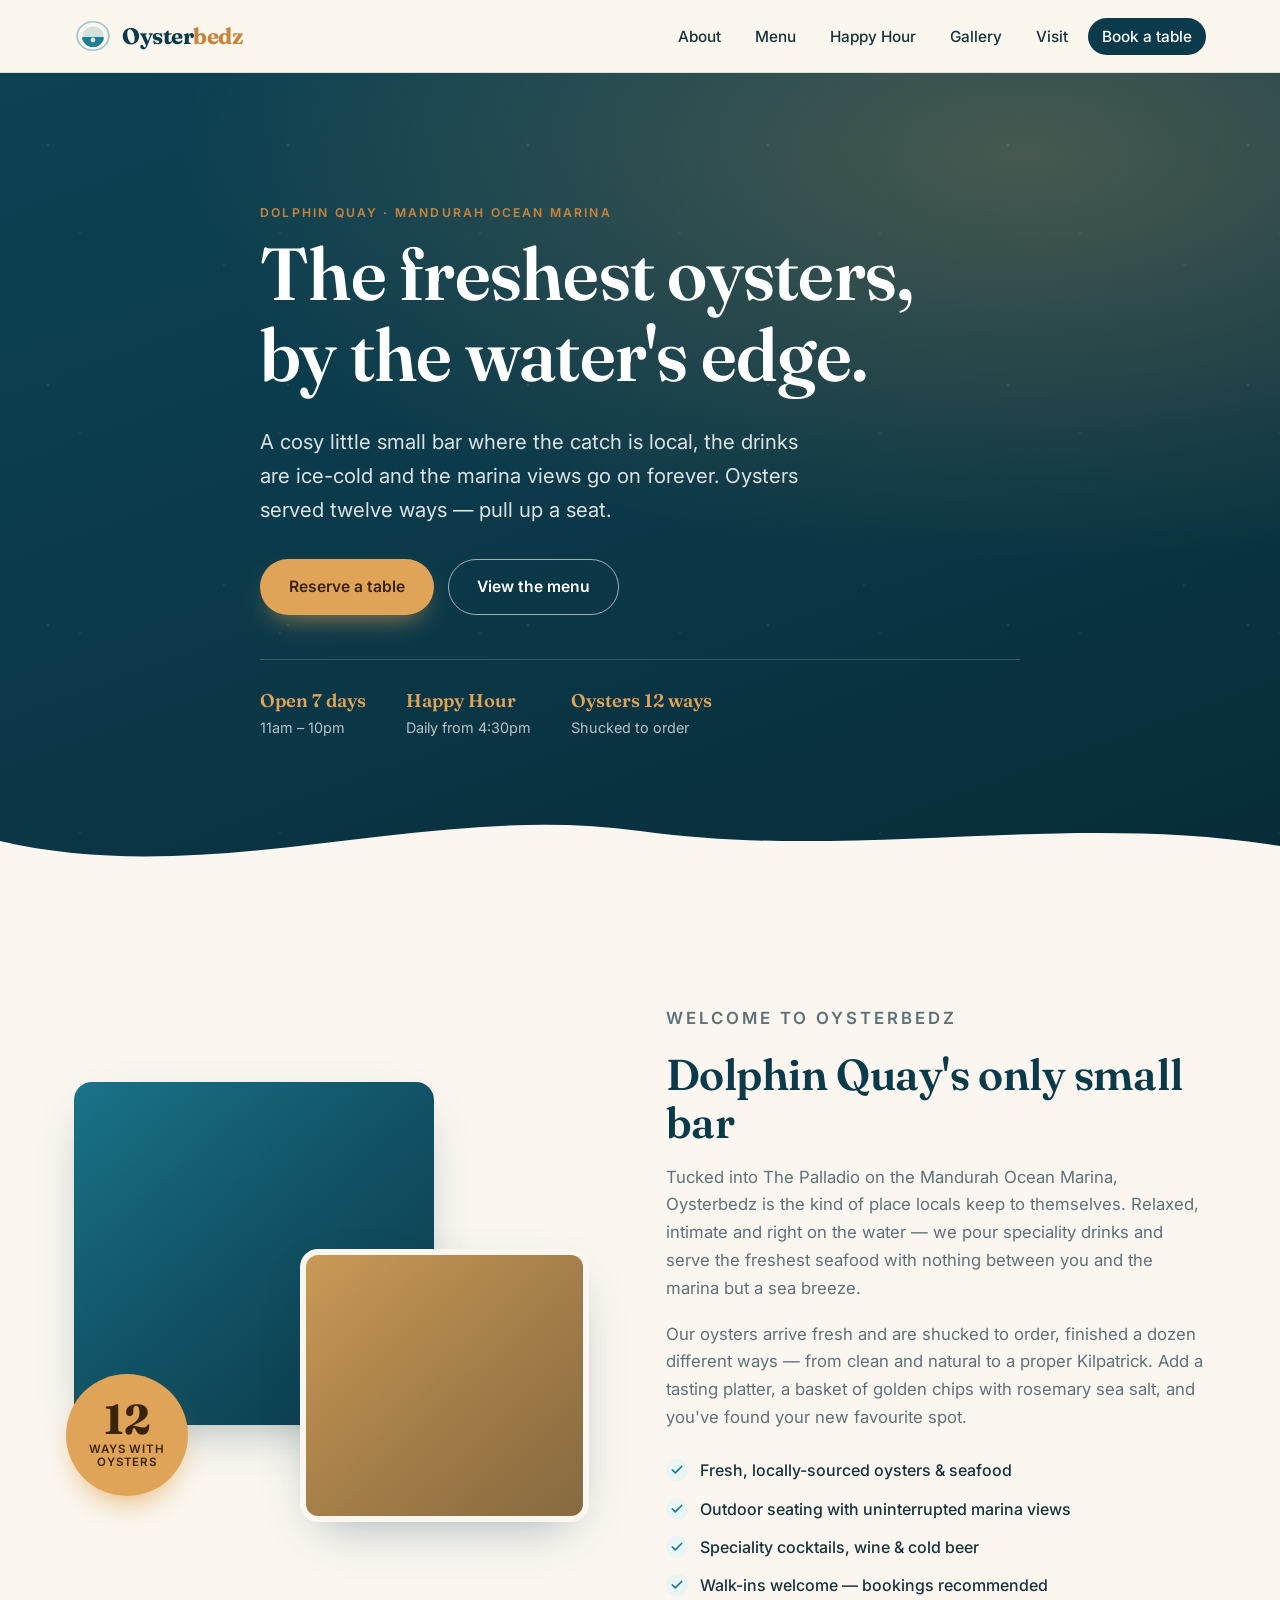
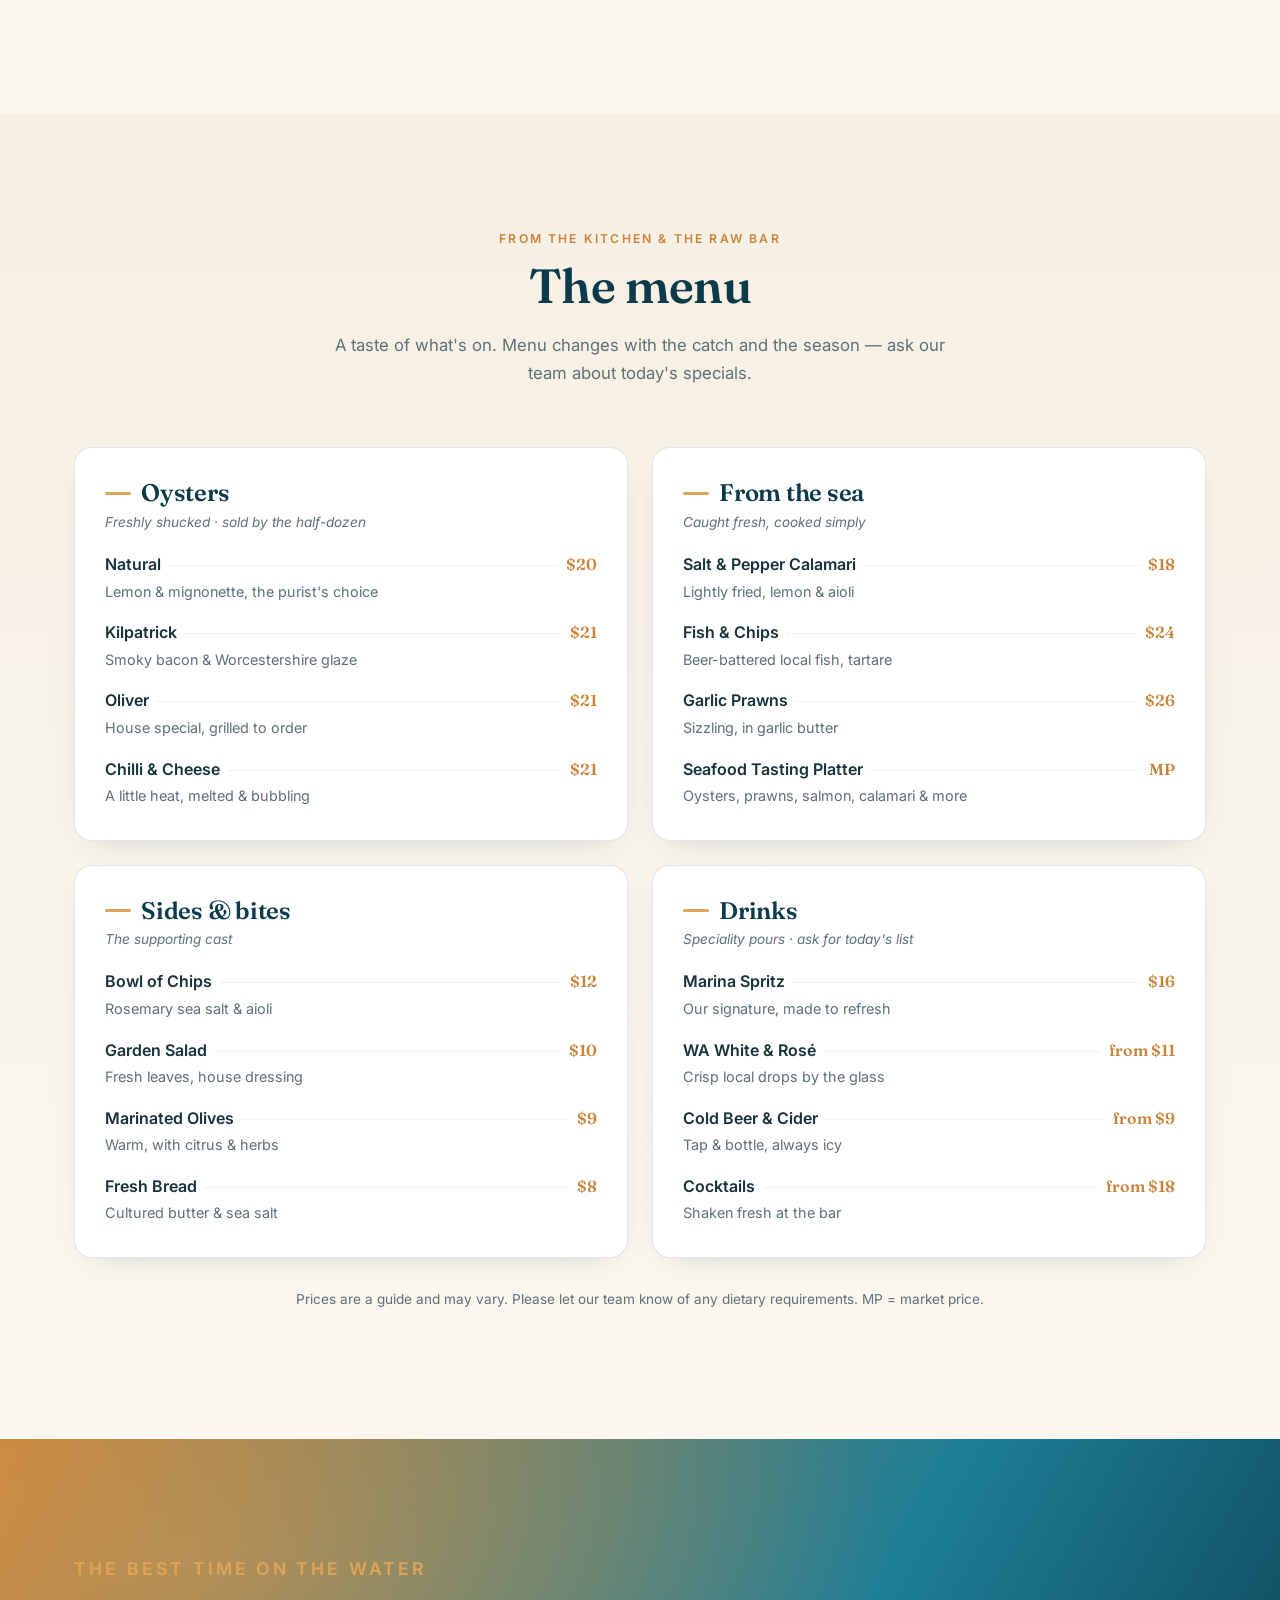
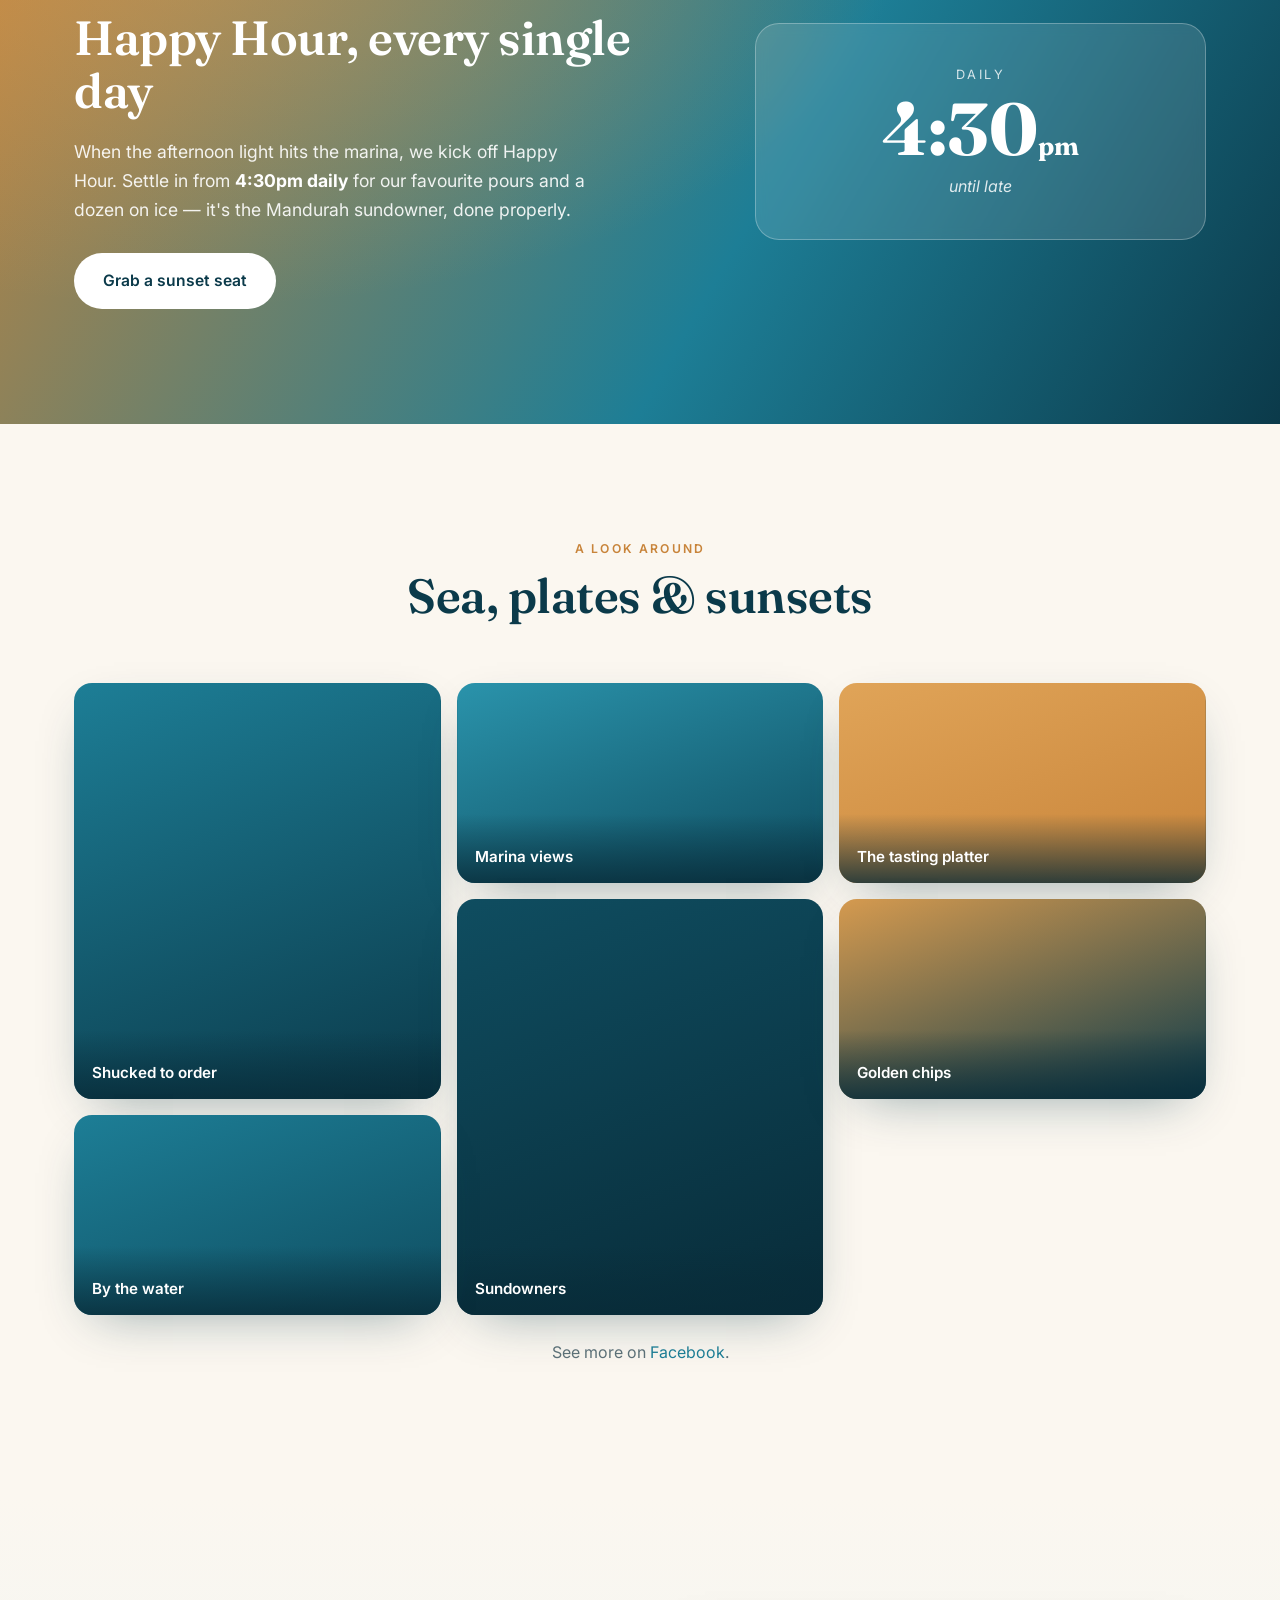
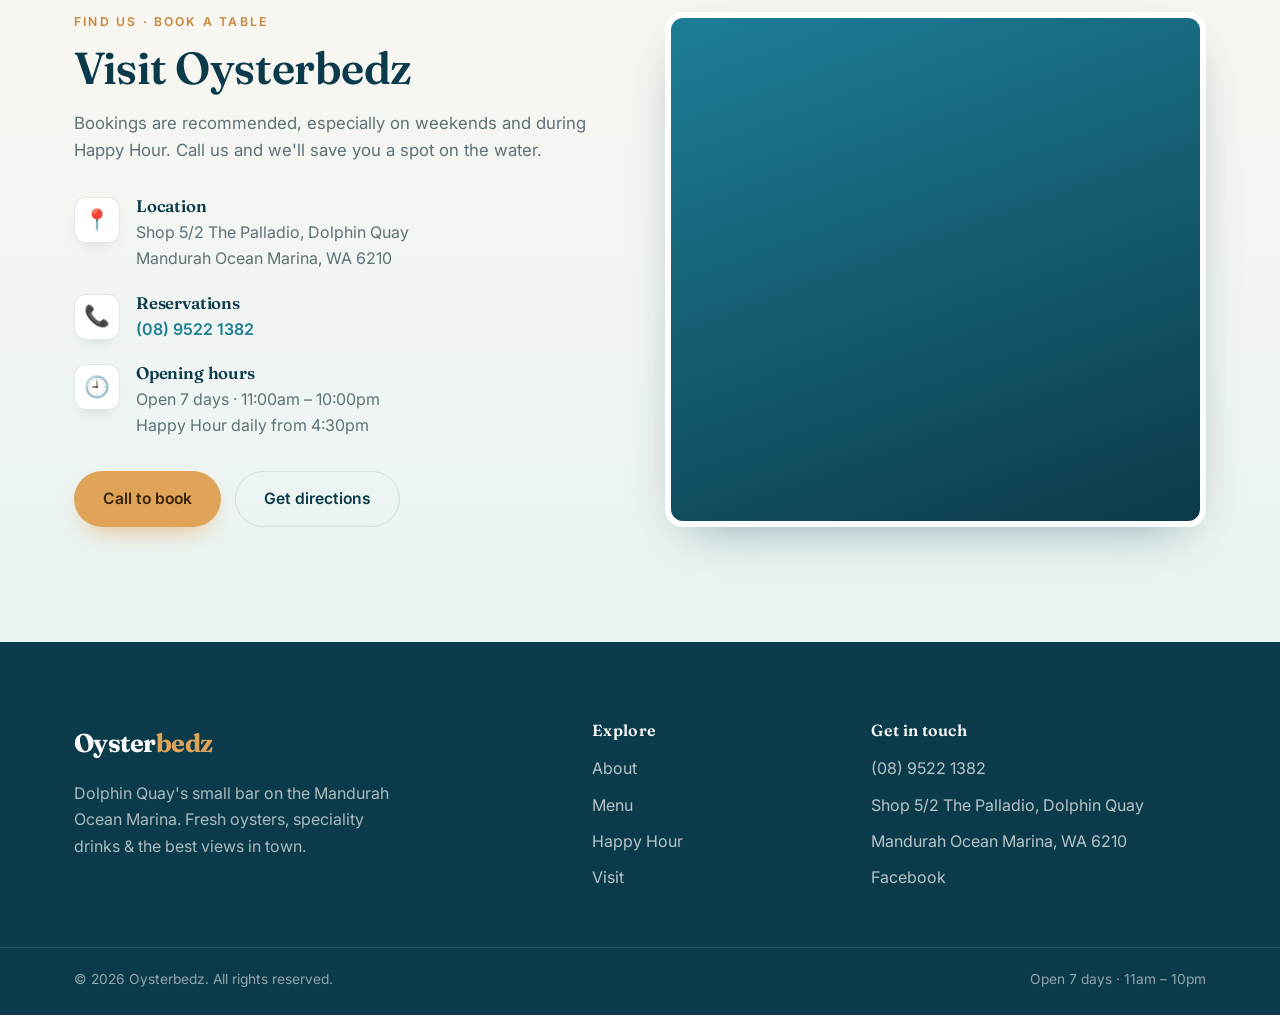
==== index.html @ 5aa1473c "Deploy Oysterbedz site to GitHub Pages (gh-pages root) Co-Authored-By: Claude Opus 4.8 <noreply@anth" ====
<!DOCTYPE html>
<html lang="en">
<head>
  <meta charset="UTF-8" />
  <meta name="viewport" content="width=device-width, initial-scale=1.0" />
  <title>Oysterbedz | Fresh Oysters &amp; Seafood Bar — Mandurah Ocean Marina</title>
  <meta name="description" content="Oysterbedz is Dolphin Quay's cosy small bar at the Mandurah Ocean Marina. Freshest oysters served 12 ways, seafood platters, speciality drinks and uninterrupted marina views. Open 7 days, 11am–10pm." />
  <meta name="theme-color" content="#0b3a4a" />
  <link rel="preconnect" href="https://fonts.googleapis.com" />
  <link rel="preconnect" href="https://fonts.gstatic.com" crossorigin />
  <link href="https://fonts.googleapis.com/css2?family=Fraunces:opsz,wght@9..144,400;9..144,500;9..144,600;9..144,700&family=Inter:wght@300;400;500;600&display=swap" rel="stylesheet" />
  <link rel="stylesheet" href="css/styles.css" />
  <link rel="icon" href="data:image/svg+xml,%3Csvg xmlns='http://www.w3.org/2000/svg' viewBox='0 0 100 100'%3E%3Ctext y='.9em' font-size='90'%3E%F0%9F%A6%AA%3C/text%3E%3C/svg%3E" />
</head>
<body>
  <a class="skip-link" href="#main">Skip to content</a>

  <!-- Header -->
  <header class="site-header" id="top">
    <div class="container header-inner">
      <a class="brand" href="#top" aria-label="Oysterbedz home">
        <svg class="brand-mark" viewBox="0 0 48 48" aria-hidden="true">
          <path d="M24 6C13 6 4 14 4 24s9 18 20 18 20-8 20-18S35 6 24 6Z" fill="none" stroke="currentColor" stroke-width="2.2" opacity=".4"/>
          <path d="M24 12c-7.5 0-13 5.2-13 11.6 0 .9.7 1.6 1.6 1.6h22.8c.9 0 1.6-.7 1.6-1.6C37 17.2 31.5 12 24 12Z" fill="currentColor" opacity=".18"/>
          <path d="M11.6 25.2h24.8c.9 0 1.6.8 1.4 1.7C36.4 33.6 30.7 38 24 38s-12.4-4.4-13.8-11.1c-.2-.9.5-1.7 1.4-1.7Z" fill="currentColor"/>
          <circle cx="24" cy="29" r="3" fill="#fff" opacity=".85"/>
        </svg>
        <span class="brand-name">Oyster<span>bedz</span></span>
      </a>

      <nav class="nav" aria-label="Primary">
        <button class="nav-toggle" aria-expanded="false" aria-controls="nav-menu" aria-label="Toggle navigation">
          <span></span><span></span><span></span>
        </button>
        <ul class="nav-menu" id="nav-menu">
          <li><a href="#about">About</a></li>
          <li><a href="#menu">Menu</a></li>
          <li><a href="#happy-hour">Happy Hour</a></li>
          <li><a href="#gallery">Gallery</a></li>
          <li><a href="#visit">Visit</a></li>
          <li><a class="nav-cta" href="#reserve">Book a table</a></li>
        </ul>
      </nav>
    </div>
  </header>

  <main id="main">
    <!-- Hero -->
    <section class="hero" aria-labelledby="hero-title">
      <div class="hero-bg" aria-hidden="true"></div>
      <div class="hero-wave" aria-hidden="true"></div>
      <div class="container hero-inner">
        <p class="eyebrow">Dolphin Quay · Mandurah Ocean Marina</p>
        <h1 id="hero-title">The freshest oysters,<br />by the water's edge.</h1>
        <p class="hero-lead">A cosy little small bar where the catch is local, the drinks are
          ice-cold and the marina views go on forever. Oysters served twelve ways — pull up a seat.</p>
        <div class="hero-actions">
          <a class="btn btn-primary" href="#reserve">Reserve a table</a>
          <a class="btn btn-ghost" href="#menu">View the menu</a>
        </div>
        <ul class="hero-facts">
          <li><strong>Open 7 days</strong><span>11am – 10pm</span></li>
          <li><strong>Happy Hour</strong><span>Daily from 4:30pm</span></li>
          <li><strong>Oysters 12 ways</strong><span>Shucked to order</span></li>
        </ul>
      </div>
    </section>

    <!-- About -->
    <section class="section about" id="about" aria-labelledby="about-title">
      <div class="container about-grid">
        <div class="about-media" aria-hidden="true">
          <div class="about-photo about-photo-1"></div>
          <div class="about-photo about-photo-2"></div>
          <div class="about-badge">
            <span class="about-badge-num">12</span>
            <span class="about-badge-label">ways with<br/>oysters</span>
          </div>
        </div>
        <div class="about-copy">
          <p class="eyebrow">Welcome to Oysterbedz</p>
          <h2 id="about-title">Dolphin Quay's only small bar</h2>
          <p>Tucked into The Palladio on the Mandurah Ocean Marina, Oysterbedz is the kind of
            place locals keep to themselves. Relaxed, intimate and right on the water — we pour
            speciality drinks and serve the freshest seafood with nothing between you and the
            marina but a sea breeze.</p>
          <p>Our oysters arrive fresh and are shucked to order, finished a dozen different ways
            — from clean and natural to a proper Kilpatrick. Add a tasting platter, a basket of
            golden chips with rosemary sea salt, and you've found your new favourite spot.</p>
          <ul class="tick-list">
            <li>Fresh, locally-sourced oysters &amp; seafood</li>
            <li>Outdoor seating with uninterrupted marina views</li>
            <li>Speciality cocktails, wine &amp; cold beer</li>
            <li>Walk-ins welcome — bookings recommended</li>
          </ul>
        </div>
      </div>
    </section>

    <!-- Menu -->
    <section class="section menu" id="menu" aria-labelledby="menu-title">
      <div class="container">
        <div class="section-head">
          <p class="eyebrow">From the kitchen &amp; the raw bar</p>
          <h2 id="menu-title">The menu</h2>
          <p class="section-sub">A taste of what's on. Menu changes with the catch and the
            season — ask our team about today's specials.</p>
        </div>

        <div class="menu-columns">
          <div class="menu-card">
            <h3>Oysters</h3>
            <p class="menu-note">Freshly shucked · sold by the half-dozen</p>
            <ul class="menu-list">
              <li><span class="m-name">Natural</span><span class="m-dots"></span><span class="m-price">$20</span><span class="m-desc">Lemon &amp; mignonette, the purist's choice</span></li>
              <li><span class="m-name">Kilpatrick</span><span class="m-dots"></span><span class="m-price">$21</span><span class="m-desc">Smoky bacon &amp; Worcestershire glaze</span></li>
              <li><span class="m-name">Oliver</span><span class="m-dots"></span><span class="m-price">$21</span><span class="m-desc">House special, grilled to order</span></li>
              <li><span class="m-name">Chilli &amp; Cheese</span><span class="m-dots"></span><span class="m-price">$21</span><span class="m-desc">A little heat, melted &amp; bubbling</span></li>
            </ul>
          </div>

          <div class="menu-card">
            <h3>From the sea</h3>
            <p class="menu-note">Caught fresh, cooked simply</p>
            <ul class="menu-list">
              <li><span class="m-name">Salt &amp; Pepper Calamari</span><span class="m-dots"></span><span class="m-price">$18</span><span class="m-desc">Lightly fried, lemon &amp; aioli</span></li>
              <li><span class="m-name">Fish &amp; Chips</span><span class="m-dots"></span><span class="m-price">$24</span><span class="m-desc">Beer-battered local fish, tartare</span></li>
              <li><span class="m-name">Garlic Prawns</span><span class="m-dots"></span><span class="m-price">$26</span><span class="m-desc">Sizzling, in garlic butter</span></li>
              <li><span class="m-name">Seafood Tasting Platter</span><span class="m-dots"></span><span class="m-price">MP</span><span class="m-desc">Oysters, prawns, salmon, calamari &amp; more</span></li>
            </ul>
          </div>

          <div class="menu-card">
            <h3>Sides &amp; bites</h3>
            <p class="menu-note">The supporting cast</p>
            <ul class="menu-list">
              <li><span class="m-name">Bowl of Chips</span><span class="m-dots"></span><span class="m-price">$12</span><span class="m-desc">Rosemary sea salt &amp; aioli</span></li>
              <li><span class="m-name">Garden Salad</span><span class="m-dots"></span><span class="m-price">$10</span><span class="m-desc">Fresh leaves, house dressing</span></li>
              <li><span class="m-name">Marinated Olives</span><span class="m-dots"></span><span class="m-price">$9</span><span class="m-desc">Warm, with citrus &amp; herbs</span></li>
              <li><span class="m-name">Fresh Bread</span><span class="m-dots"></span><span class="m-price">$8</span><span class="m-desc">Cultured butter &amp; sea salt</span></li>
            </ul>
          </div>

          <div class="menu-card">
            <h3>Drinks</h3>
            <p class="menu-note">Speciality pours · ask for today's list</p>
            <ul class="menu-list">
              <li><span class="m-name">Marina Spritz</span><span class="m-dots"></span><span class="m-price">$16</span><span class="m-desc">Our signature, made to refresh</span></li>
              <li><span class="m-name">WA White &amp; Rosé</span><span class="m-dots"></span><span class="m-price">from $11</span><span class="m-desc">Crisp local drops by the glass</span></li>
              <li><span class="m-name">Cold Beer &amp; Cider</span><span class="m-dots"></span><span class="m-price">from $9</span><span class="m-desc">Tap &amp; bottle, always icy</span></li>
              <li><span class="m-name">Cocktails</span><span class="m-dots"></span><span class="m-price">from $18</span><span class="m-desc">Shaken fresh at the bar</span></li>
            </ul>
          </div>
        </div>
        <p class="menu-foot">Prices are a guide and may vary. Please let our team know of any dietary requirements. MP = market price.</p>
      </div>
    </section>

    <!-- Happy Hour -->
    <section class="section happy-hour" id="happy-hour" aria-labelledby="hh-title">
      <div class="container hh-inner">
        <div class="hh-copy">
          <p class="eyebrow light">The best time on the water</p>
          <h2 id="hh-title">Happy Hour, every single day</h2>
          <p>When the afternoon light hits the marina, we kick off Happy Hour. Settle in from
            <strong>4:30pm daily</strong> for our favourite pours and a dozen on ice — it's the
            Mandurah sundowner, done properly.</p>
          <a class="btn btn-light" href="#reserve">Grab a sunset seat</a>
        </div>
        <div class="hh-card" aria-hidden="true">
          <p class="hh-card-time">Daily</p>
          <p class="hh-card-big">4:30<span>pm</span></p>
          <p class="hh-card-sub">until late</p>
        </div>
      </div>
    </section>

    <!-- Gallery -->
    <section class="section gallery" id="gallery" aria-labelledby="gallery-title">
      <div class="container">
        <div class="section-head">
          <p class="eyebrow">A look around</p>
          <h2 id="gallery-title">Sea, plates &amp; sunsets</h2>
        </div>
        <div class="gallery-grid" role="list">
          <figure class="g-item g-1" role="listitem"><figcaption>Shucked to order</figcaption></figure>
          <figure class="g-item g-2" role="listitem"><figcaption>Marina views</figcaption></figure>
          <figure class="g-item g-3" role="listitem"><figcaption>The tasting platter</figcaption></figure>
          <figure class="g-item g-4" role="listitem"><figcaption>Sundowners</figcaption></figure>
          <figure class="g-item g-5" role="listitem"><figcaption>Golden chips</figcaption></figure>
          <figure class="g-item g-6" role="listitem"><figcaption>By the water</figcaption></figure>
        </div>
        <p class="gallery-foot">See more on <a href="https://www.facebook.com/Oysterbedz/" target="_blank" rel="noopener">Facebook</a>.</p>
      </div>
    </section>

    <!-- Visit / Reserve -->
    <section class="section visit" id="visit" aria-labelledby="visit-title">
      <div class="container visit-grid">
        <div class="visit-info" id="reserve">
          <p class="eyebrow">Find us · book a table</p>
          <h2 id="visit-title">Visit Oysterbedz</h2>
          <p class="visit-lead">Bookings are recommended, especially on weekends and during
            Happy Hour. Call us and we'll save you a spot on the water.</p>

          <div class="info-rows">
            <div class="info-row">
              <span class="info-ico" aria-hidden="true">📍</span>
              <div>
                <h3>Location</h3>
                <p>Shop 5/2 The Palladio, Dolphin Quay<br/>Mandurah Ocean Marina, WA 6210</p>
              </div>
            </div>
            <div class="info-row">
              <span class="info-ico" aria-hidden="true">📞</span>
              <div>
                <h3>Reservations</h3>
                <p><a href="tel:+61895221382">(08) 9522 1382</a></p>
              </div>
            </div>
            <div class="info-row">
              <span class="info-ico" aria-hidden="true">🕘</span>
              <div>
                <h3>Opening hours</h3>
                <p>Open 7 days · 11:00am – 10:00pm<br/>Happy Hour daily from 4:30pm</p>
              </div>
            </div>
          </div>

          <div class="visit-actions">
            <a class="btn btn-primary" href="tel:+61895221382">Call to book</a>
            <a class="btn btn-ghost" href="https://maps.google.com/?q=Oysterbedz+Dolphin+Quay+Mandurah" target="_blank" rel="noopener">Get directions</a>
          </div>
        </div>

        <div class="visit-map">
          <iframe
            title="Map showing Oysterbedz at Dolphin Quay, Mandurah Ocean Marina"
            src="https://www.google.com/maps?q=Dolphin%20Quay%20Mandurah%20Ocean%20Marina&output=embed"
            loading="lazy"
            referrerpolicy="no-referrer-when-downgrade"></iframe>
        </div>
      </div>
    </section>
  </main>

  <!-- Footer -->
  <footer class="site-footer">
    <div class="container footer-inner">
      <div class="footer-brand">
        <span class="brand-name">Oyster<span>bedz</span></span>
        <p>Dolphin Quay's small bar on the Mandurah Ocean Marina. Fresh oysters, speciality
          drinks &amp; the best views in town.</p>
      </div>
      <div class="footer-col">
        <h4>Explore</h4>
        <ul>
          <li><a href="#about">About</a></li>
          <li><a href="#menu">Menu</a></li>
          <li><a href="#happy-hour">Happy Hour</a></li>
          <li><a href="#visit">Visit</a></li>
        </ul>
      </div>
      <div class="footer-col">
        <h4>Get in touch</h4>
        <ul>
          <li><a href="tel:+61895221382">(08) 9522 1382</a></li>
          <li>Shop 5/2 The Palladio, Dolphin Quay</li>
          <li>Mandurah Ocean Marina, WA 6210</li>
          <li><a href="https://www.facebook.com/Oysterbedz/" target="_blank" rel="noopener">Facebook</a></li>
        </ul>
      </div>
    </div>
    <div class="footer-bottom">
      <div class="container">
        <p>&copy; <span id="year">2026</span> Oysterbedz. All rights reserved.</p>
        <p>Open 7 days · 11am – 10pm</p>
      </div>
    </div>
  </footer>

  <script src="js/main.js"></script>
</body>
</html>
---- css/styles.css ----
/* Oysterbedz — Mandurah Ocean Marina. Coastal small-bar theme. */
:root {
  --deep: #0b3a4a; --deep-2: #0f4d60; --sea: #1d7e96; --foam: #e9f4f4;
  --sand: #f6efe3; --shell: #fbf7f0; --ink: #16323b; --muted: #5d7178;
  --gold: #e0a458; --gold-deep: #c8843a; --line: rgba(16,50,59,.12);
  --shadow: 0 18px 50px -22px rgba(11,58,74,.45); --radius: 18px; --maxw: 1180px;
  --font-display: "Fraunces", Georgia, serif;
  --font-body: "Inter", system-ui, -apple-system, Segoe UI, Roboto, sans-serif;
}
* { box-sizing: border-box; }
html { scroll-behavior: smooth; scroll-padding-top: 84px; }
body { margin: 0; font-family: var(--font-body); color: var(--ink); background: var(--shell); line-height: 1.65; -webkit-font-smoothing: antialiased; }
img { max-width: 100%; display: block; }
a { color: var(--sea); text-decoration: none; }
a:hover { color: var(--deep); }
h1,h2,h3,h4 { font-family: var(--font-display); font-weight: 600; line-height: 1.1; color: var(--deep); margin: 0 0 .4em; letter-spacing: -.01em; }
.container { width: 100%; max-width: var(--maxw); margin: 0 auto; padding: 0 24px; }
.section { padding: clamp(64px, 9vw, 120px) 0; }
.skip-link { position: absolute; left: -999px; top: 0; z-index: 200; background: var(--deep); color: #fff; padding: 12px 18px; border-radius: 0 0 10px 0; }
.skip-link:focus { left: 0; }
.eyebrow { text-transform: uppercase; letter-spacing: .18em; font-size: .76rem; font-weight: 600; color: var(--gold-deep); margin: 0 0 .9em; }
.eyebrow.light { color: var(--gold); }
.section-head { max-width: 640px; margin: 0 auto clamp(36px, 5vw, 60px); text-align: center; }
.section-head h2 { font-size: clamp(2rem, 4.4vw, 3rem); }
.section-sub { color: var(--muted); font-size: 1.05rem; }
.btn { display: inline-flex; align-items: center; justify-content: center; padding: 14px 28px; border-radius: 999px; font-weight: 600; font-size: .98rem; cursor: pointer; transition: transform .2s, box-shadow .2s, background .2s, color .2s; border: 1.5px solid transparent; white-space: nowrap; }
.btn:hover { transform: translateY(-2px); }
.btn-primary { background: var(--gold); color: #3a2407; box-shadow: 0 12px 28px -12px rgba(224,164,88,.8); }
.btn-primary:hover { background: var(--gold-deep); color: #fff; }
.btn-ghost { border-color: rgba(255,255,255,.6); color: #fff; }
.btn-ghost:hover { background: rgba(255,255,255,.12); color: #fff; }
.btn-light { background: #fff; color: var(--deep); }
.btn-light:hover { background: var(--sand); color: var(--deep); }
.visit .btn-ghost, .gallery .btn-ghost { border-color: var(--line); color: var(--deep); }
.visit .btn-ghost:hover { background: var(--foam); color: var(--deep); }
.site-header { position: sticky; top: 0; z-index: 100; background: rgba(251,247,240,.82); backdrop-filter: saturate(160%) blur(12px); border-bottom: 1px solid var(--line); }
.header-inner { display: flex; align-items: center; justify-content: space-between; height: 72px; }
.brand { display: flex; align-items: center; gap: 10px; color: var(--deep); }
.brand-mark { width: 38px; height: 38px; color: var(--sea); flex: none; }
.brand-name { font-family: var(--font-display); font-weight: 700; font-size: 1.4rem; letter-spacing: -.02em; color: var(--deep); }
.brand-name span { color: var(--gold-deep); }
.nav { display: flex; align-items: center; }
.nav-menu { list-style: none; display: flex; align-items: center; gap: 6px; margin: 0; padding: 0; }
.nav-menu a { color: var(--ink); font-weight: 500; font-size: .96rem; padding: 9px 14px; border-radius: 999px; transition: background .2s, color .2s; }
.nav-menu a:hover { background: var(--foam); color: var(--deep); }
.nav-cta { background: var(--deep); color: #fff !important; }
.nav-cta:hover { background: var(--deep-2); }
.nav-toggle { display: none; flex-direction: column; gap: 5px; width: 44px; height: 44px; background: none; border: 0; cursor: pointer; align-items: center; justify-content: center; }
.nav-toggle span { width: 24px; height: 2px; background: var(--deep); border-radius: 2px; transition: transform .3s, opacity .3s; }
.nav-toggle[aria-expanded="true"] span:nth-child(1) { transform: translateY(7px) rotate(45deg); }
.nav-toggle[aria-expanded="true"] span:nth-child(2) { opacity: 0; }
.nav-toggle[aria-expanded="true"] span:nth-child(3) { transform: translateY(-7px) rotate(-45deg); }
.hero { position: relative; color: #fff; overflow: hidden; isolation: isolate; }
.hero-bg { position: absolute; inset: 0; z-index: -2; background: radial-gradient(120% 90% at 80% 10%, rgba(224,164,88,.28), transparent 55%), linear-gradient(160deg, #0c4254 0%, #0b3a4a 45%, #082b38 100%); }
.hero-bg::after { content: ""; position: absolute; inset: 0; background-image: radial-gradient(2px 2px at 20% 30%, rgba(255,255,255,.18), transparent), radial-gradient(2px 2px at 70% 60%, rgba(255,255,255,.12), transparent), radial-gradient(1.5px 1.5px at 40% 80%, rgba(255,255,255,.14), transparent); background-size: 240px 240px, 320px 320px, 200px 200px; opacity: .7; }
.hero-wave { position: absolute; left: 0; right: 0; bottom: -1px; height: 90px; z-index: -1; background: var(--shell); -webkit-mask: url("data:image/svg+xml,%3Csvg xmlns='http://www.w3.org/2000/svg' viewBox='0 0 1440 90' preserveAspectRatio='none'%3E%3Cpath d='M0,40 C240,90 480,0 720,30 C960,60 1200,10 1440,45 L1440,90 L0,90 Z' fill='%23000'/%3E%3C/svg%3E") bottom / 100% 100% no-repeat; mask: url("data:image/svg+xml,%3Csvg xmlns='http://www.w3.org/2000/svg' viewBox='0 0 1440 90' preserveAspectRatio='none'%3E%3Cpath d='M0,40 C240,90 480,0 720,30 C960,60 1200,10 1440,45 L1440,90 L0,90 Z' fill='%23000'/%3E%3C/svg%3E") bottom / 100% 100% no-repeat; }
.hero-inner { padding: clamp(70px, 12vw, 130px) 0 clamp(110px, 14vw, 150px); max-width: 760px; }
.hero h1 { color: #fff; font-size: clamp(2.6rem, 6.5vw, 4.6rem); font-weight: 600; }
.hero-lead { font-size: clamp(1.06rem, 2vw, 1.28rem); color: rgba(255,255,255,.86); max-width: 560px; margin: 0 0 2rem; }
.hero-actions { display: flex; flex-wrap: wrap; gap: 14px; margin-bottom: 2.8rem; }
.hero-facts { list-style: none; display: flex; flex-wrap: wrap; gap: 14px 40px; padding: 1.6rem 0 0; margin: 0; border-top: 1px solid rgba(255,255,255,.18); }
.hero-facts li { display: flex; flex-direction: column; }
.hero-facts strong { font-family: var(--font-display); font-size: 1.15rem; color: var(--gold); font-weight: 600; }
.hero-facts span { font-size: .9rem; color: rgba(255,255,255,.7); }
.about-grid { display: grid; grid-template-columns: 1fr 1.05fr; gap: clamp(36px, 6vw, 80px); align-items: center; }
.about-media { position: relative; min-height: 440px; }
.about-photo { position: absolute; border-radius: var(--radius); box-shadow: var(--shadow); background-size: cover; background-position: center; background-color: var(--sea); }
.about-photo-1 { inset: 0 30% 22% 0; background-image: linear-gradient(135deg, rgba(11,58,74,.15), rgba(11,58,74,.45)), url("https://images.unsplash.com/photo-1573225342350-16731dd9bf3d?auto=format&fit=crop&w=900&q=70"), linear-gradient(140deg, #1d7e96, #0b3a4a); }
.about-photo-2 { width: 56%; bottom: 0; right: 0; top: 38%; background-image: linear-gradient(135deg, rgba(11,58,74,.1), rgba(11,58,74,.35)), url("https://images.unsplash.com/photo-1559339352-11d035aa65de?auto=format&fit=crop&w=700&q=70"), linear-gradient(140deg, #e0a458, #c8843a); border: 6px solid var(--shell); }
.about-badge { position: absolute; left: -8px; bottom: 6%; z-index: 3; background: var(--gold); color: #3a2407; border-radius: 50%; width: 122px; height: 122px; display: flex; flex-direction: column; align-items: center; justify-content: center; box-shadow: 0 16px 30px -12px rgba(224,164,88,.85); text-align: center; }
.about-badge-num { font-family: var(--font-display); font-size: 2.6rem; font-weight: 700; line-height: 1; }
.about-badge-label { font-size: .72rem; font-weight: 600; text-transform: uppercase; letter-spacing: .08em; line-height: 1.2; margin-top: 2px; }
.about-copy h2 { font-size: clamp(1.9rem, 4vw, 2.7rem); }
.about-copy p { color: var(--muted); margin: 0 0 1.1em; font-size: 1.05rem; }
.tick-list { list-style: none; padding: 0; margin: 1.6rem 0 0; display: grid; gap: 12px; }
.tick-list li { position: relative; padding-left: 34px; color: var(--ink); font-weight: 500; }
.tick-list li::before { content: ""; position: absolute; left: 0; top: 2px; width: 22px; height: 22px; border-radius: 50%; background: var(--foam); background-image: url("data:image/svg+xml,%3Csvg xmlns='http://www.w3.org/2000/svg' viewBox='0 0 24 24' fill='none' stroke='%231d7e96' stroke-width='3' stroke-linecap='round' stroke-linejoin='round'%3E%3Cpolyline points='20 6 9 17 4 12'/%3E%3C/svg%3E"); background-size: 14px; background-repeat: no-repeat; background-position: center; }
.menu { background: linear-gradient(180deg, var(--sand), var(--shell)); }
.menu-columns { display: grid; grid-template-columns: repeat(2, 1fr); gap: 24px; }
.menu-card { background: #fff; border: 1px solid var(--line); border-radius: var(--radius); padding: 32px 30px; box-shadow: 0 10px 30px -24px rgba(11,58,74,.5); }
.menu-card h3 { font-size: 1.5rem; display: flex; align-items: center; gap: 10px; }
.menu-card h3::before { content: ""; width: 26px; height: 3px; background: var(--gold); border-radius: 3px; }
.menu-note { color: var(--muted); font-size: .85rem; font-style: italic; margin: -.4em 0 1.3em; }
.menu-list { list-style: none; margin: 0; padding: 0; display: grid; gap: 16px; }
.menu-list li { display: grid; grid-template-columns: auto 1fr auto; align-items: baseline; row-gap: 2px; }
.m-name { font-weight: 600; color: var(--ink); }
.m-dots { border-bottom: 1.5px dotted var(--line); transform: translateY(-4px); margin: 0 8px; }
.m-price { font-family: var(--font-display); font-weight: 600; color: var(--gold-deep); white-space: nowrap; }
.m-desc { grid-column: 1 / -1; color: var(--muted); font-size: .9rem; }
.menu-foot { text-align: center; color: var(--muted); font-size: .85rem; margin-top: 30px; }
.happy-hour { position: relative; color: #fff; isolation: isolate; }
.happy-hour::before { content: ""; position: absolute; inset: 0; z-index: -1; background: radial-gradient(110% 120% at 15% 20%, rgba(224,164,88,.4), transparent 50%), linear-gradient(120deg, #c8843a 0%, #1d7e96 60%, #0b3a4a 100%); }
.hh-inner { display: grid; grid-template-columns: 1.4fr 1fr; gap: 50px; align-items: center; }
.hh-copy h2 { color: #fff; font-size: clamp(2rem, 4.4vw, 3rem); }
.hh-copy p { color: rgba(255,255,255,.9); font-size: 1.1rem; max-width: 520px; margin-bottom: 1.8rem; }
.hh-copy strong { color: #fff; }
.hh-card { background: rgba(255,255,255,.12); border: 1px solid rgba(255,255,255,.28); border-radius: 24px; padding: 40px; text-align: center; backdrop-filter: blur(6px); }
.hh-card-time { text-transform: uppercase; letter-spacing: .2em; font-size: .8rem; color: rgba(255,255,255,.8); margin: 0; }
.hh-card-big { font-family: var(--font-display); font-size: 4.6rem; font-weight: 700; line-height: 1; margin: .1em 0; }
.hh-card-big span { font-size: 1.6rem; }
.hh-card-sub { font-style: italic; color: rgba(255,255,255,.85); margin: 0; }
.gallery-grid { display: grid; grid-template-columns: repeat(3, 1fr); grid-auto-rows: 200px; gap: 16px; }
.g-item { position: relative; margin: 0; border-radius: var(--radius); overflow: hidden; background-size: cover; background-position: center; box-shadow: var(--shadow); background-color: var(--deep); transition: transform .4s ease; }
.g-item figcaption { position: absolute; inset: auto 0 0 0; padding: 30px 18px 14px; color: #fff; font-weight: 600; font-size: .95rem; background: linear-gradient(transparent, rgba(8,43,56,.8)); }
.g-item:hover { transform: scale(1.02); }
.g-1 { background-image: url("https://images.unsplash.com/photo-1535400255456-984c8a7c3a7f?auto=format&fit=crop&w=700&q=70"), linear-gradient(160deg, #1d7e96, #0b3a4a); grid-row: span 2; }
.g-2 { background-image: url("https://images.unsplash.com/photo-1505228395891-9a51e7e86bf6?auto=format&fit=crop&w=700&q=70"), linear-gradient(160deg, #2a93ab, #0f4d60); }
.g-3 { background-image: url("https://images.unsplash.com/photo-1615141982883-c7ad0e69fd62?auto=format&fit=crop&w=700&q=70"), linear-gradient(160deg, #e0a458, #c8843a); }
.g-4 { background-image: url("https://images.unsplash.com/photo-1514362545857-3bc16c4c7d1b?auto=format&fit=crop&w=700&q=70"), linear-gradient(160deg, #0f4d60, #082b38); grid-row: span 2; }
.g-5 { background-image: url("https://images.unsplash.com/photo-1518013431117-eb1465fa5752?auto=format&fit=crop&w=700&q=70"), linear-gradient(160deg, #d59a4f, #0b3a4a); }
.g-6 { background-image: url("https://images.unsplash.com/photo-1559827260-dc66d52bef19?auto=format&fit=crop&w=700&q=70"), linear-gradient(160deg, #1d7e96, #0f4d60); }
.gallery-foot { text-align: center; margin-top: 24px; color: var(--muted); }
.visit { background: linear-gradient(180deg, var(--shell), var(--foam)); }
.visit-grid { display: grid; grid-template-columns: 1fr 1fr; gap: 50px; align-items: stretch; }
.visit-info h2 { font-size: clamp(2rem, 4.2vw, 2.8rem); }
.visit-lead { color: var(--muted); font-size: 1.05rem; margin-bottom: 2rem; }
.info-rows { display: grid; gap: 22px; margin-bottom: 2rem; }
.info-row { display: flex; gap: 16px; align-items: flex-start; }
.info-ico { font-size: 1.3rem; line-height: 1; flex: none; width: 46px; height: 46px; display: grid; place-items: center; background: #fff; border: 1px solid var(--line); border-radius: 12px; box-shadow: 0 8px 18px -14px rgba(11,58,74,.5); }
.info-row h3 { font-size: 1.05rem; margin: 0 0 .2em; }
.info-row p { margin: 0; color: var(--muted); }
.info-row a { color: var(--sea); font-weight: 600; }
.visit-actions { display: flex; flex-wrap: wrap; gap: 14px; }
.visit-map { border-radius: var(--radius); overflow: hidden; box-shadow: var(--shadow); min-height: 420px; border: 6px solid #fff; background: linear-gradient(160deg, #1d7e96, #0b3a4a); }
.visit-map iframe { width: 100%; height: 100%; min-height: 420px; border: 0; display: block; filter: saturate(1.05); }
.site-footer { background: var(--deep); color: rgba(255,255,255,.8); }
.footer-inner { display: grid; grid-template-columns: 2fr 1fr 1.4fr; gap: 40px; padding: clamp(48px, 7vw, 80px) 24px clamp(36px, 5vw, 56px); }
.footer-brand .brand-name { font-size: 1.6rem; color: #fff; }
.footer-brand .brand-name span { color: var(--gold); }
.footer-brand p { margin: 1rem 0 0; max-width: 320px; color: rgba(255,255,255,.65); }
.footer-col h4 { color: #fff; font-size: 1rem; margin-bottom: 1rem; letter-spacing: .02em; }
.footer-col ul { list-style: none; padding: 0; margin: 0; display: grid; gap: 10px; }
.footer-col a, .footer-col li { color: rgba(255,255,255,.7); }
.footer-col a:hover { color: var(--gold); }
.footer-bottom { border-top: 1px solid rgba(255,255,255,.12); }
.footer-bottom .container { display: flex; flex-wrap: wrap; justify-content: space-between; gap: 8px; padding-top: 20px; padding-bottom: 24px; }
.footer-bottom p { margin: 0; font-size: .86rem; color: rgba(255,255,255,.55); }
.reveal { opacity: 0; transform: translateY(24px); transition: opacity .7s ease, transform .7s ease; }
.reveal.is-visible { opacity: 1; transform: none; }
@media (max-width: 900px) {
  .about-grid, .visit-grid, .hh-inner { grid-template-columns: 1fr; }
  .about-media { min-height: 360px; max-width: 460px; }
  .menu-columns { grid-template-columns: 1fr; }
  .gallery-grid { grid-template-columns: repeat(2, 1fr); grid-auto-rows: 170px; }
  .g-1, .g-4 { grid-row: span 1; }
  .footer-inner { grid-template-columns: 1fr 1fr; }
  .visit-map { min-height: 320px; }
}
@media (max-width: 680px) {
  .nav-toggle { display: flex; }
  .nav-menu { position: fixed; inset: 72px 0 auto 0; flex-direction: column; align-items: stretch; gap: 0; background: var(--shell); border-bottom: 1px solid var(--line); padding: 12px 18px 22px; transform: translateY(-12px); opacity: 0; pointer-events: none; transition: opacity .25s, transform .25s; box-shadow: 0 20px 40px -20px rgba(11,58,74,.4); }
  .nav-menu.open { transform: none; opacity: 1; pointer-events: auto; }
  .nav-menu a { padding: 14px 10px; border-radius: 10px; font-size: 1.05rem; }
  .nav-cta { text-align: center; margin-top: 6px; }
  .hero-facts { gap: 14px 26px; }
  .gallery-grid { grid-template-columns: 1fr; grid-auto-rows: 200px; }
  .footer-inner { grid-template-columns: 1fr; }
  .footer-bottom .container { flex-direction: column; }
}
@media (prefers-reduced-motion: reduce) {
  * { scroll-behavior: auto !important; }
  .reveal { transition: none; opacity: 1; transform: none; }
  .btn:hover, .g-item:hover { transform: none; }
}
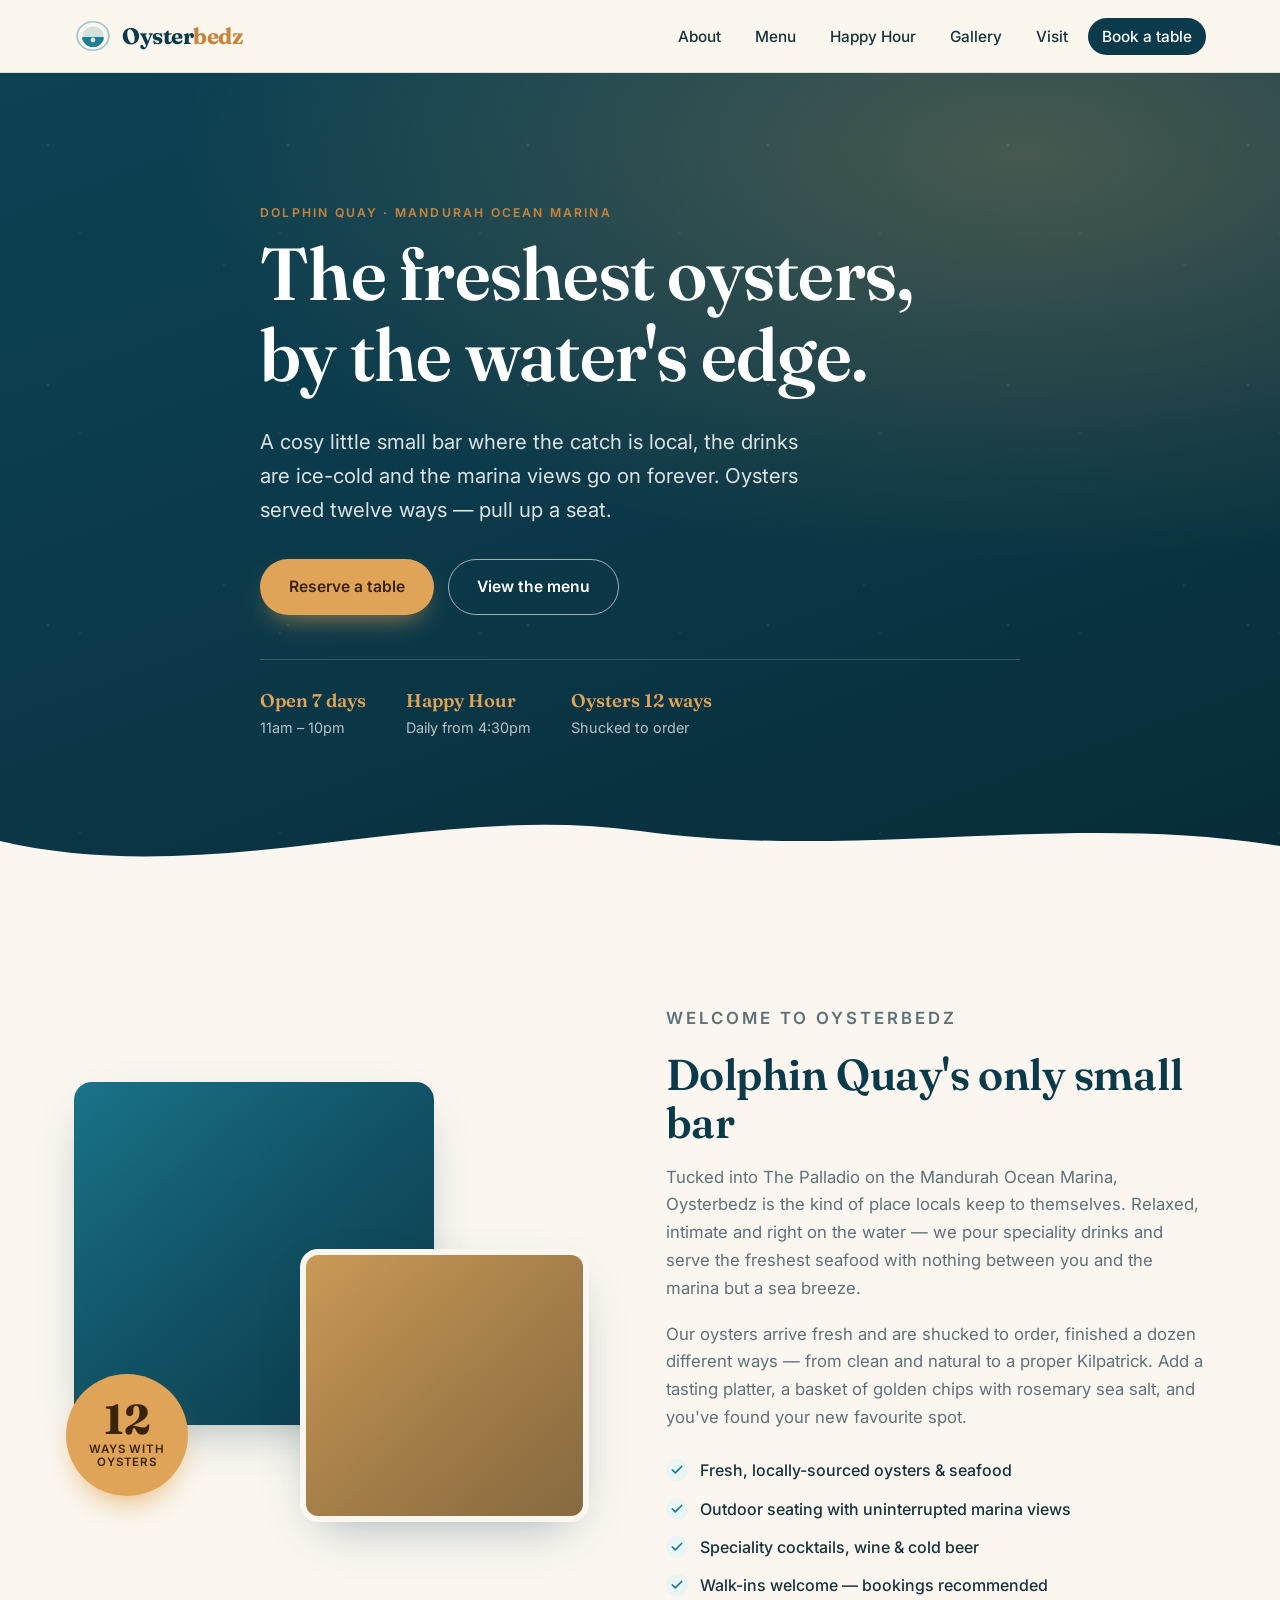
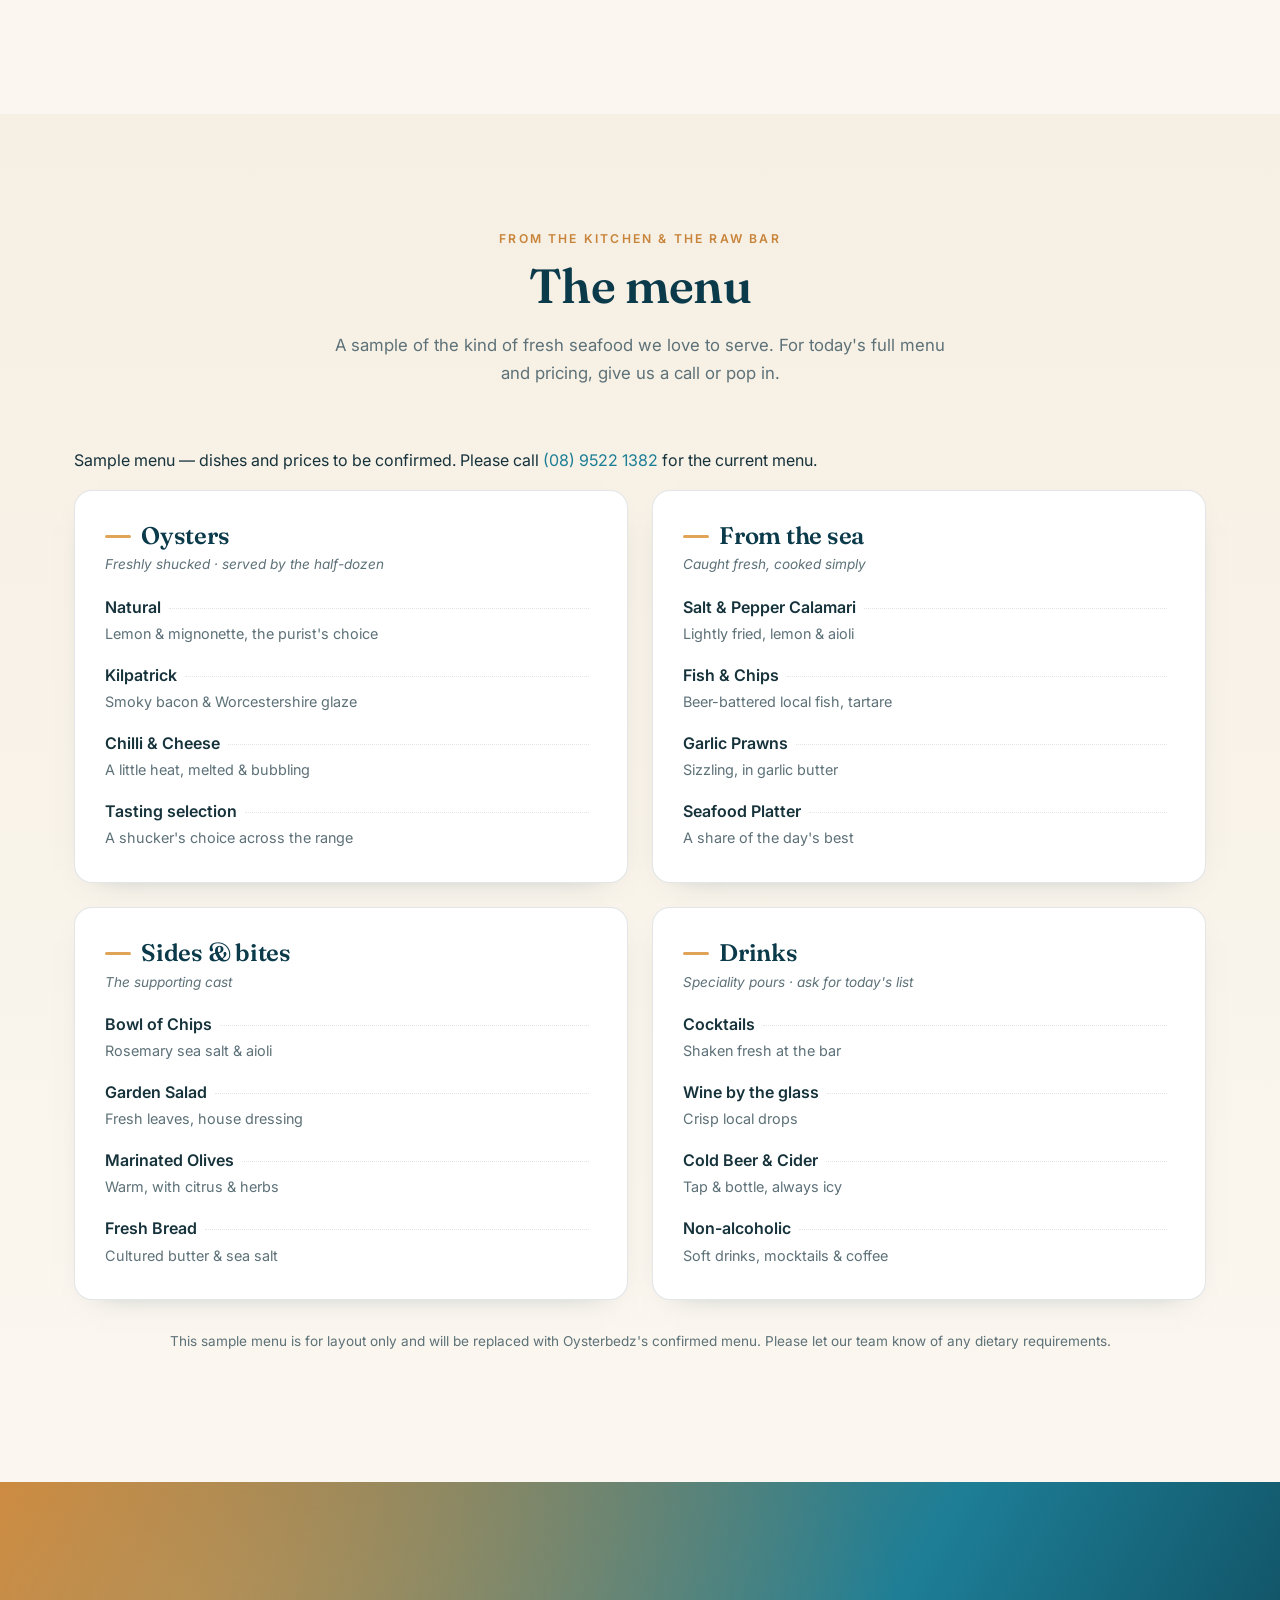
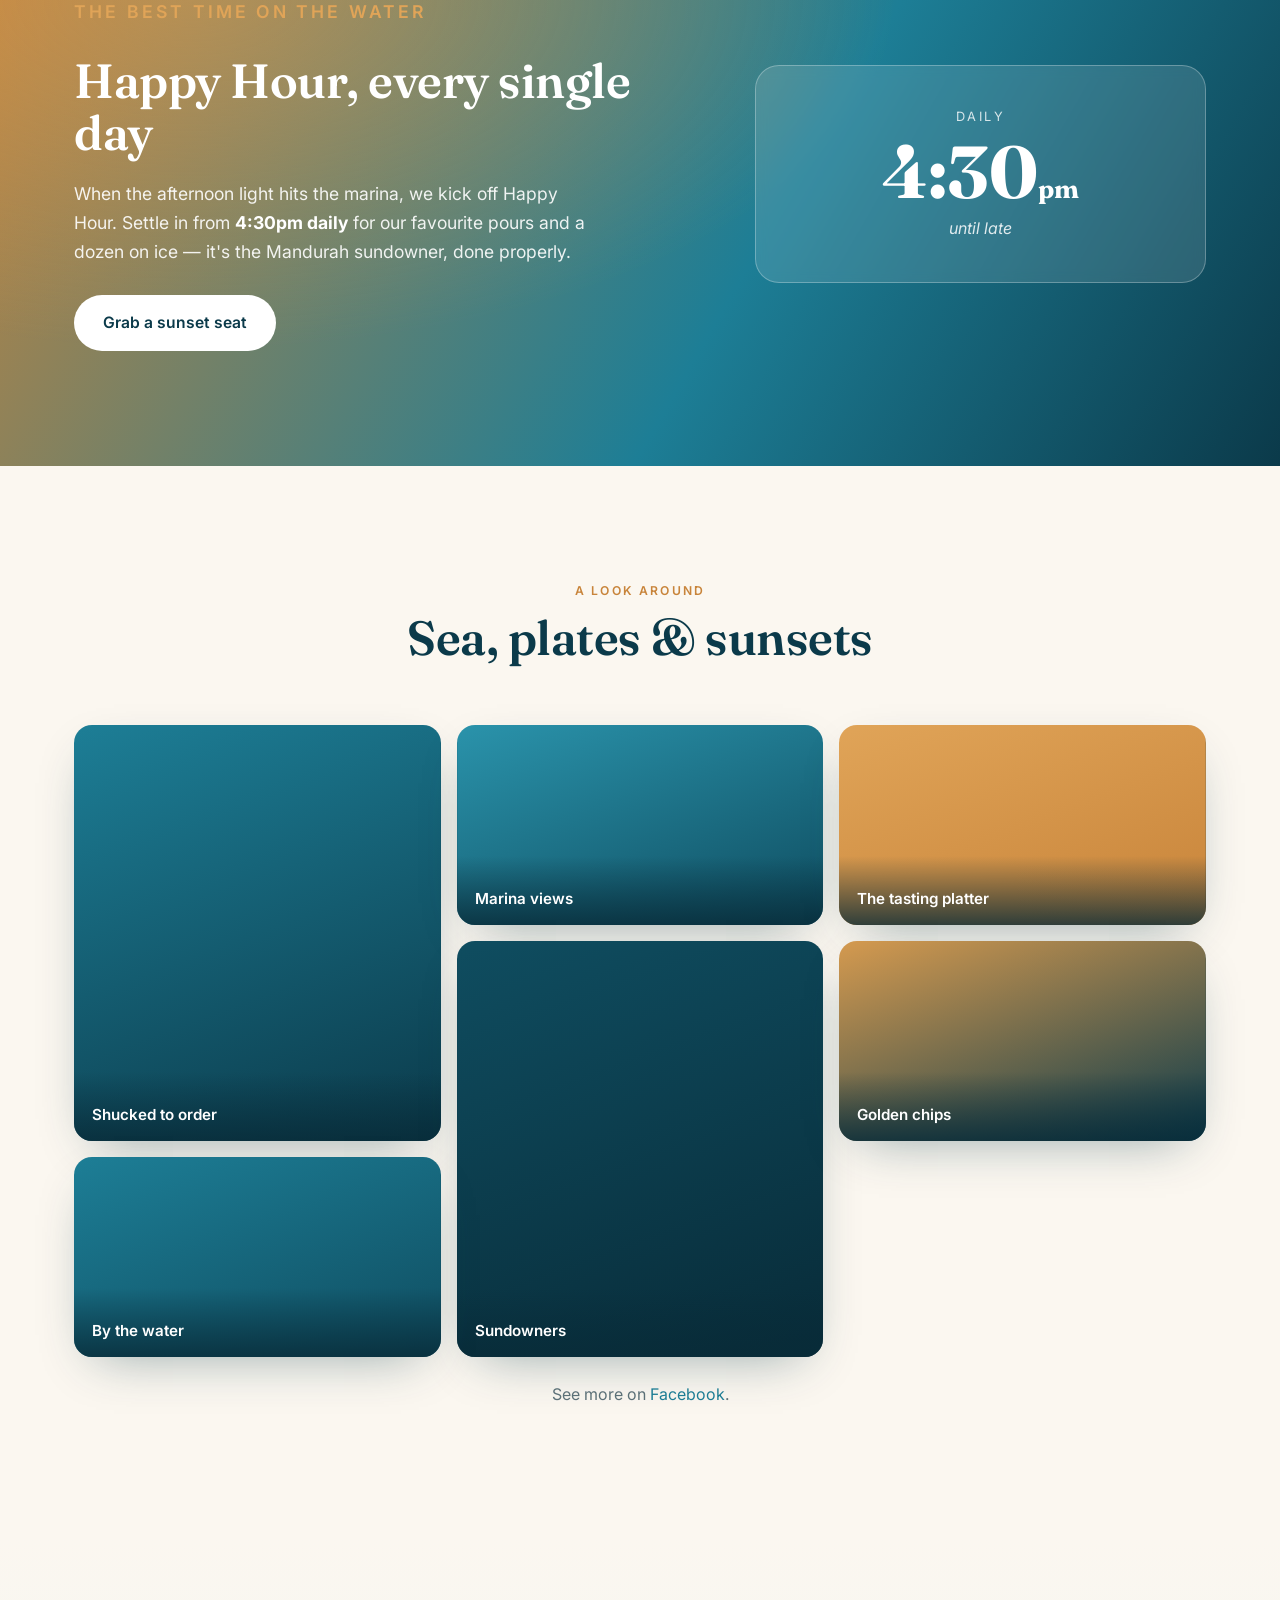
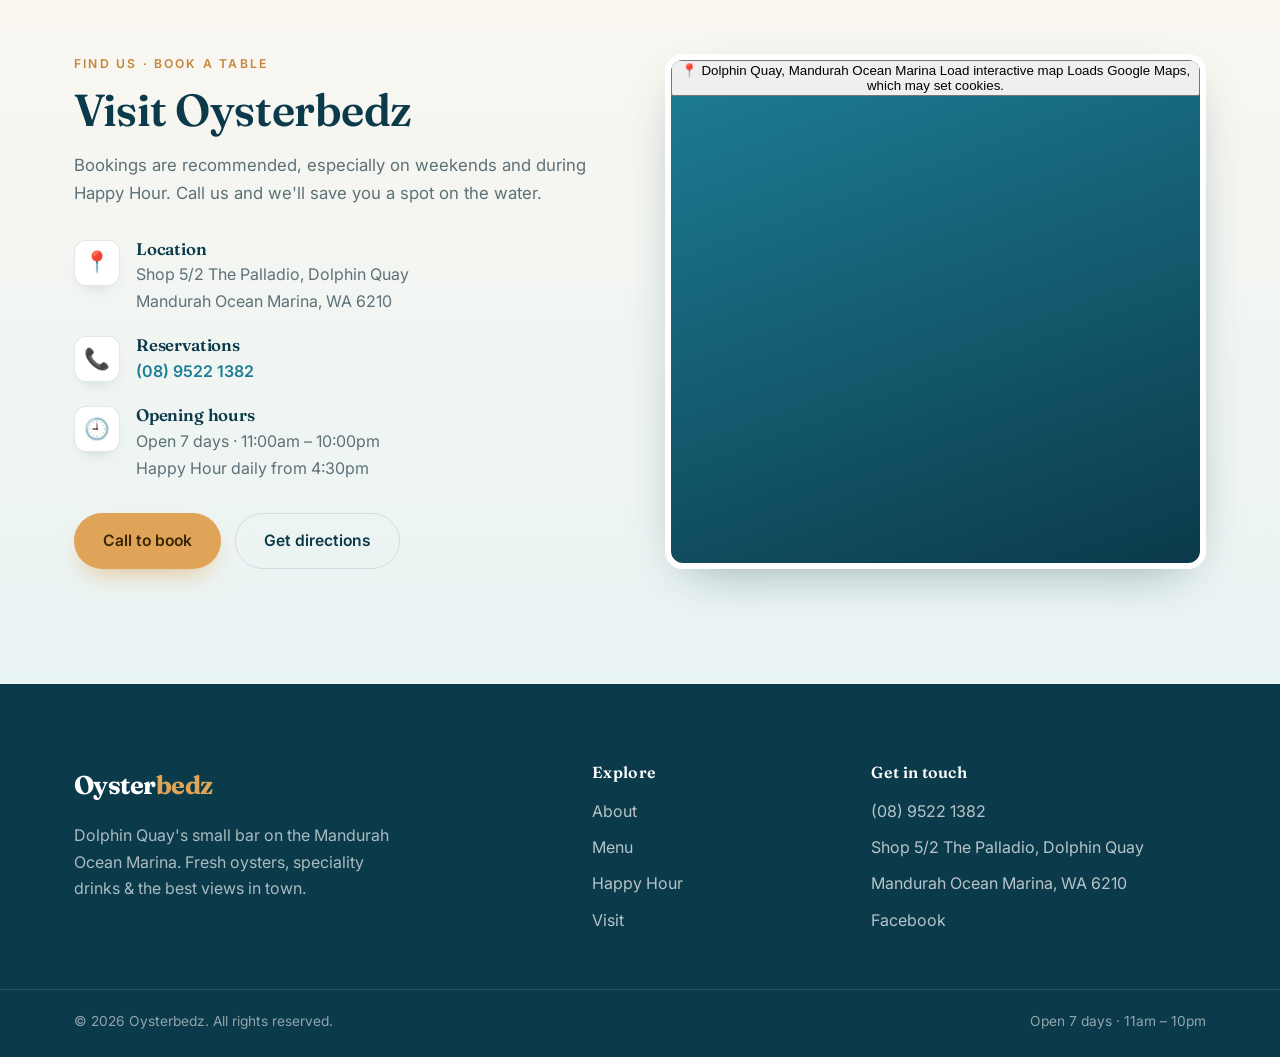
==== commit 1ccc9d81: "Compliance pass: remove stock photos, add owned placeholders + real-photo slots, sample menu (no inv" ====
--- a/index.html
+++ b/index.html
@@ -4,7 +4,7 @@
   <meta charset="UTF-8" />
   <meta name="viewport" content="width=device-width, initial-scale=1.0" />
   <title>Oysterbedz | Fresh Oysters &amp; Seafood Bar — Mandurah Ocean Marina</title>
-  <meta name="description" content="Oysterbedz is Dolphin Quay's cosy small bar at the Mandurah Ocean Marina. Freshest oysters served 12 ways, seafood platters, speciality drinks and uninterrupted marina views. Open 7 days, 11am–10pm." />
+  <meta name="description" content="Oysterbedz is Dolphin Quay's cosy small bar at the Mandurah Ocean Marina. Freshest oysters, seafood platters, speciality drinks and uninterrupted marina views. Open 7 days, 11am–10pm." />
   <meta name="theme-color" content="#0b3a4a" />
   <link rel="preconnect" href="https://fonts.googleapis.com" />
   <link rel="preconnect" href="https://fonts.gstatic.com" crossorigin />
@@ -103,19 +103,22 @@
         <div class="section-head">
           <p class="eyebrow">From the kitchen &amp; the raw bar</p>
           <h2 id="menu-title">The menu</h2>
-          <p class="section-sub">A taste of what's on. Menu changes with the catch and the
-            season — ask our team about today's specials.</p>
-        </div>
+          <p class="section-sub">A sample of the kind of fresh seafood we love to serve. For
+            today's full menu and pricing, give us a call or pop in.</p>
+        </div>
+
+        <p class="menu-banner" role="note">Sample menu — dishes and prices to be confirmed.
+          Please call <a href="tel:+61895221382">(08) 9522 1382</a> for the current menu.</p>
 
         <div class="menu-columns">
           <div class="menu-card">
             <h3>Oysters</h3>
-            <p class="menu-note">Freshly shucked · sold by the half-dozen</p>
-            <ul class="menu-list">
-              <li><span class="m-name">Natural</span><span class="m-dots"></span><span class="m-price">$20</span><span class="m-desc">Lemon &amp; mignonette, the purist's choice</span></li>
-              <li><span class="m-name">Kilpatrick</span><span class="m-dots"></span><span class="m-price">$21</span><span class="m-desc">Smoky bacon &amp; Worcestershire glaze</span></li>
-              <li><span class="m-name">Oliver</span><span class="m-dots"></span><span class="m-price">$21</span><span class="m-desc">House special, grilled to order</span></li>
-              <li><span class="m-name">Chilli &amp; Cheese</span><span class="m-dots"></span><span class="m-price">$21</span><span class="m-desc">A little heat, melted &amp; bubbling</span></li>
+            <p class="menu-note">Freshly shucked · served by the half-dozen</p>
+            <ul class="menu-list">
+              <li><span class="m-name">Natural</span><span class="m-dots"></span><span class="m-desc">Lemon &amp; mignonette, the purist's choice</span></li>
+              <li><span class="m-name">Kilpatrick</span><span class="m-dots"></span><span class="m-desc">Smoky bacon &amp; Worcestershire glaze</span></li>
+              <li><span class="m-name">Chilli &amp; Cheese</span><span class="m-dots"></span><span class="m-desc">A little heat, melted &amp; bubbling</span></li>
+              <li><span class="m-name">Tasting selection</span><span class="m-dots"></span><span class="m-desc">A shucker's choice across the range</span></li>
             </ul>
           </div>
 
@@ -123,10 +126,10 @@
             <h3>From the sea</h3>
             <p class="menu-note">Caught fresh, cooked simply</p>
             <ul class="menu-list">
-              <li><span class="m-name">Salt &amp; Pepper Calamari</span><span class="m-dots"></span><span class="m-price">$18</span><span class="m-desc">Lightly fried, lemon &amp; aioli</span></li>
-              <li><span class="m-name">Fish &amp; Chips</span><span class="m-dots"></span><span class="m-price">$24</span><span class="m-desc">Beer-battered local fish, tartare</span></li>
-              <li><span class="m-name">Garlic Prawns</span><span class="m-dots"></span><span class="m-price">$26</span><span class="m-desc">Sizzling, in garlic butter</span></li>
-              <li><span class="m-name">Seafood Tasting Platter</span><span class="m-dots"></span><span class="m-price">MP</span><span class="m-desc">Oysters, prawns, salmon, calamari &amp; more</span></li>
+              <li><span class="m-name">Salt &amp; Pepper Calamari</span><span class="m-dots"></span><span class="m-desc">Lightly fried, lemon &amp; aioli</span></li>
+              <li><span class="m-name">Fish &amp; Chips</span><span class="m-dots"></span><span class="m-desc">Beer-battered local fish, tartare</span></li>
+              <li><span class="m-name">Garlic Prawns</span><span class="m-dots"></span><span class="m-desc">Sizzling, in garlic butter</span></li>
+              <li><span class="m-name">Seafood Platter</span><span class="m-dots"></span><span class="m-desc">A share of the day's best</span></li>
             </ul>
           </div>
 
@@ -134,10 +137,10 @@
             <h3>Sides &amp; bites</h3>
             <p class="menu-note">The supporting cast</p>
             <ul class="menu-list">
-              <li><span class="m-name">Bowl of Chips</span><span class="m-dots"></span><span class="m-price">$12</span><span class="m-desc">Rosemary sea salt &amp; aioli</span></li>
-              <li><span class="m-name">Garden Salad</span><span class="m-dots"></span><span class="m-price">$10</span><span class="m-desc">Fresh leaves, house dressing</span></li>
-              <li><span class="m-name">Marinated Olives</span><span class="m-dots"></span><span class="m-price">$9</span><span class="m-desc">Warm, with citrus &amp; herbs</span></li>
-              <li><span class="m-name">Fresh Bread</span><span class="m-dots"></span><span class="m-price">$8</span><span class="m-desc">Cultured butter &amp; sea salt</span></li>
+              <li><span class="m-name">Bowl of Chips</span><span class="m-dots"></span><span class="m-desc">Rosemary sea salt &amp; aioli</span></li>
+              <li><span class="m-name">Garden Salad</span><span class="m-dots"></span><span class="m-desc">Fresh leaves, house dressing</span></li>
+              <li><span class="m-name">Marinated Olives</span><span class="m-dots"></span><span class="m-desc">Warm, with citrus &amp; herbs</span></li>
+              <li><span class="m-name">Fresh Bread</span><span class="m-dots"></span><span class="m-desc">Cultured butter &amp; sea salt</span></li>
             </ul>
           </div>
 
@@ -145,14 +148,15 @@
             <h3>Drinks</h3>
             <p class="menu-note">Speciality pours · ask for today's list</p>
             <ul class="menu-list">
-              <li><span class="m-name">Marina Spritz</span><span class="m-dots"></span><span class="m-price">$16</span><span class="m-desc">Our signature, made to refresh</span></li>
-              <li><span class="m-name">WA White &amp; Rosé</span><span class="m-dots"></span><span class="m-price">from $11</span><span class="m-desc">Crisp local drops by the glass</span></li>
-              <li><span class="m-name">Cold Beer &amp; Cider</span><span class="m-dots"></span><span class="m-price">from $9</span><span class="m-desc">Tap &amp; bottle, always icy</span></li>
-              <li><span class="m-name">Cocktails</span><span class="m-dots"></span><span class="m-price">from $18</span><span class="m-desc">Shaken fresh at the bar</span></li>
-            </ul>
-          </div>
-        </div>
-        <p class="menu-foot">Prices are a guide and may vary. Please let our team know of any dietary requirements. MP = market price.</p>
+              <li><span class="m-name">Cocktails</span><span class="m-dots"></span><span class="m-desc">Shaken fresh at the bar</span></li>
+              <li><span class="m-name">Wine by the glass</span><span class="m-dots"></span><span class="m-desc">Crisp local drops</span></li>
+              <li><span class="m-name">Cold Beer &amp; Cider</span><span class="m-dots"></span><span class="m-desc">Tap &amp; bottle, always icy</span></li>
+              <li><span class="m-name">Non-alcoholic</span><span class="m-dots"></span><span class="m-desc">Soft drinks, mocktails &amp; coffee</span></li>
+            </ul>
+          </div>
+        </div>
+        <p class="menu-foot">This sample menu is for layout only and will be replaced with
+          Oysterbedz's confirmed menu. Please let our team know of any dietary requirements.</p>
       </div>
     </section>
 
@@ -234,11 +238,13 @@
         </div>
 
         <div class="visit-map">
-          <iframe
-            title="Map showing Oysterbedz at Dolphin Quay, Mandurah Ocean Marina"
-            src="https://www.google.com/maps?q=Dolphin%20Quay%20Mandurah%20Ocean%20Marina&output=embed"
-            loading="lazy"
-            referrerpolicy="no-referrer-when-downgrade"></iframe>
+          <button type="button" class="map-load" id="map-load"
+            data-map-src="https://www.google.com/maps?q=Dolphin%20Quay%20Mandurah%20Ocean%20Marina&output=embed">
+            <span class="map-load-pin" aria-hidden="true">📍</span>
+            <span class="map-load-title">Dolphin Quay, Mandurah Ocean Marina</span>
+            <span class="map-load-cta">Load interactive map</span>
+            <span class="map-load-note">Loads Google Maps, which may set cookies.</span>
+          </button>
         </div>
       </div>
     </section>
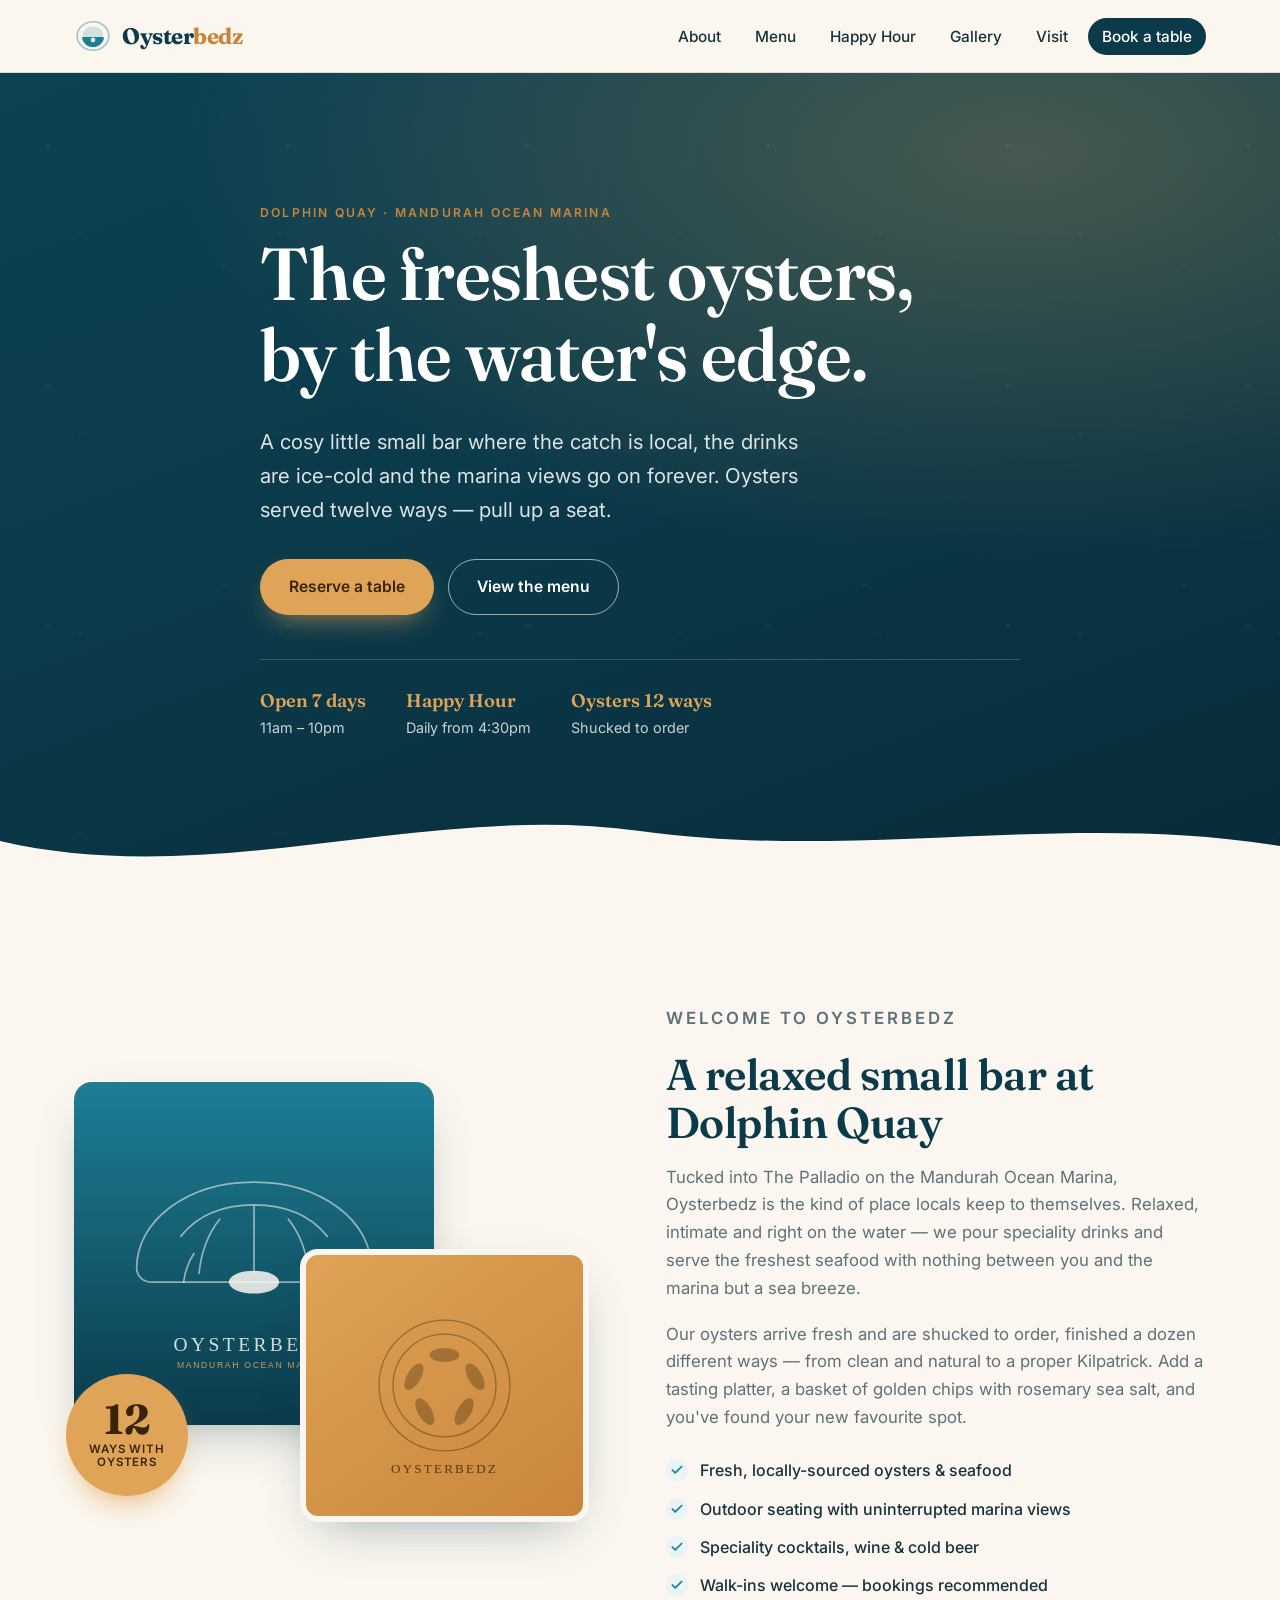
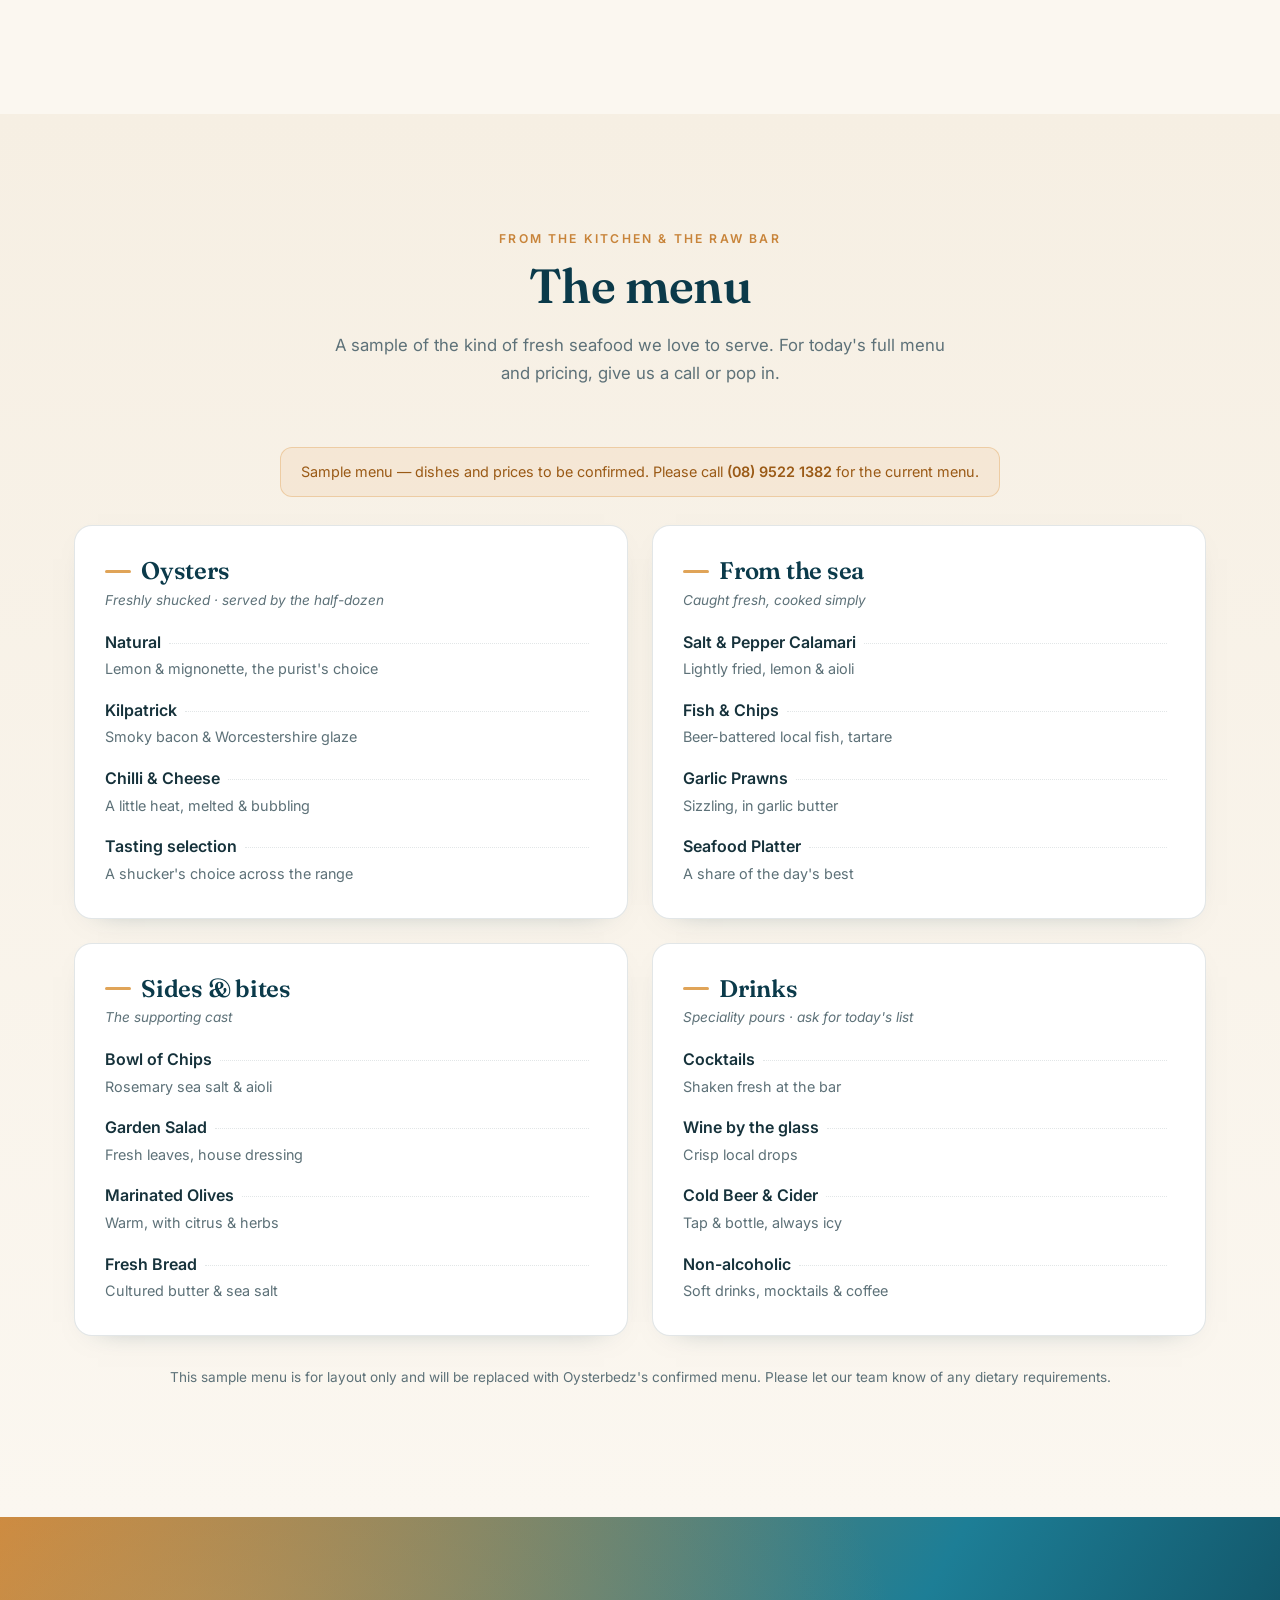
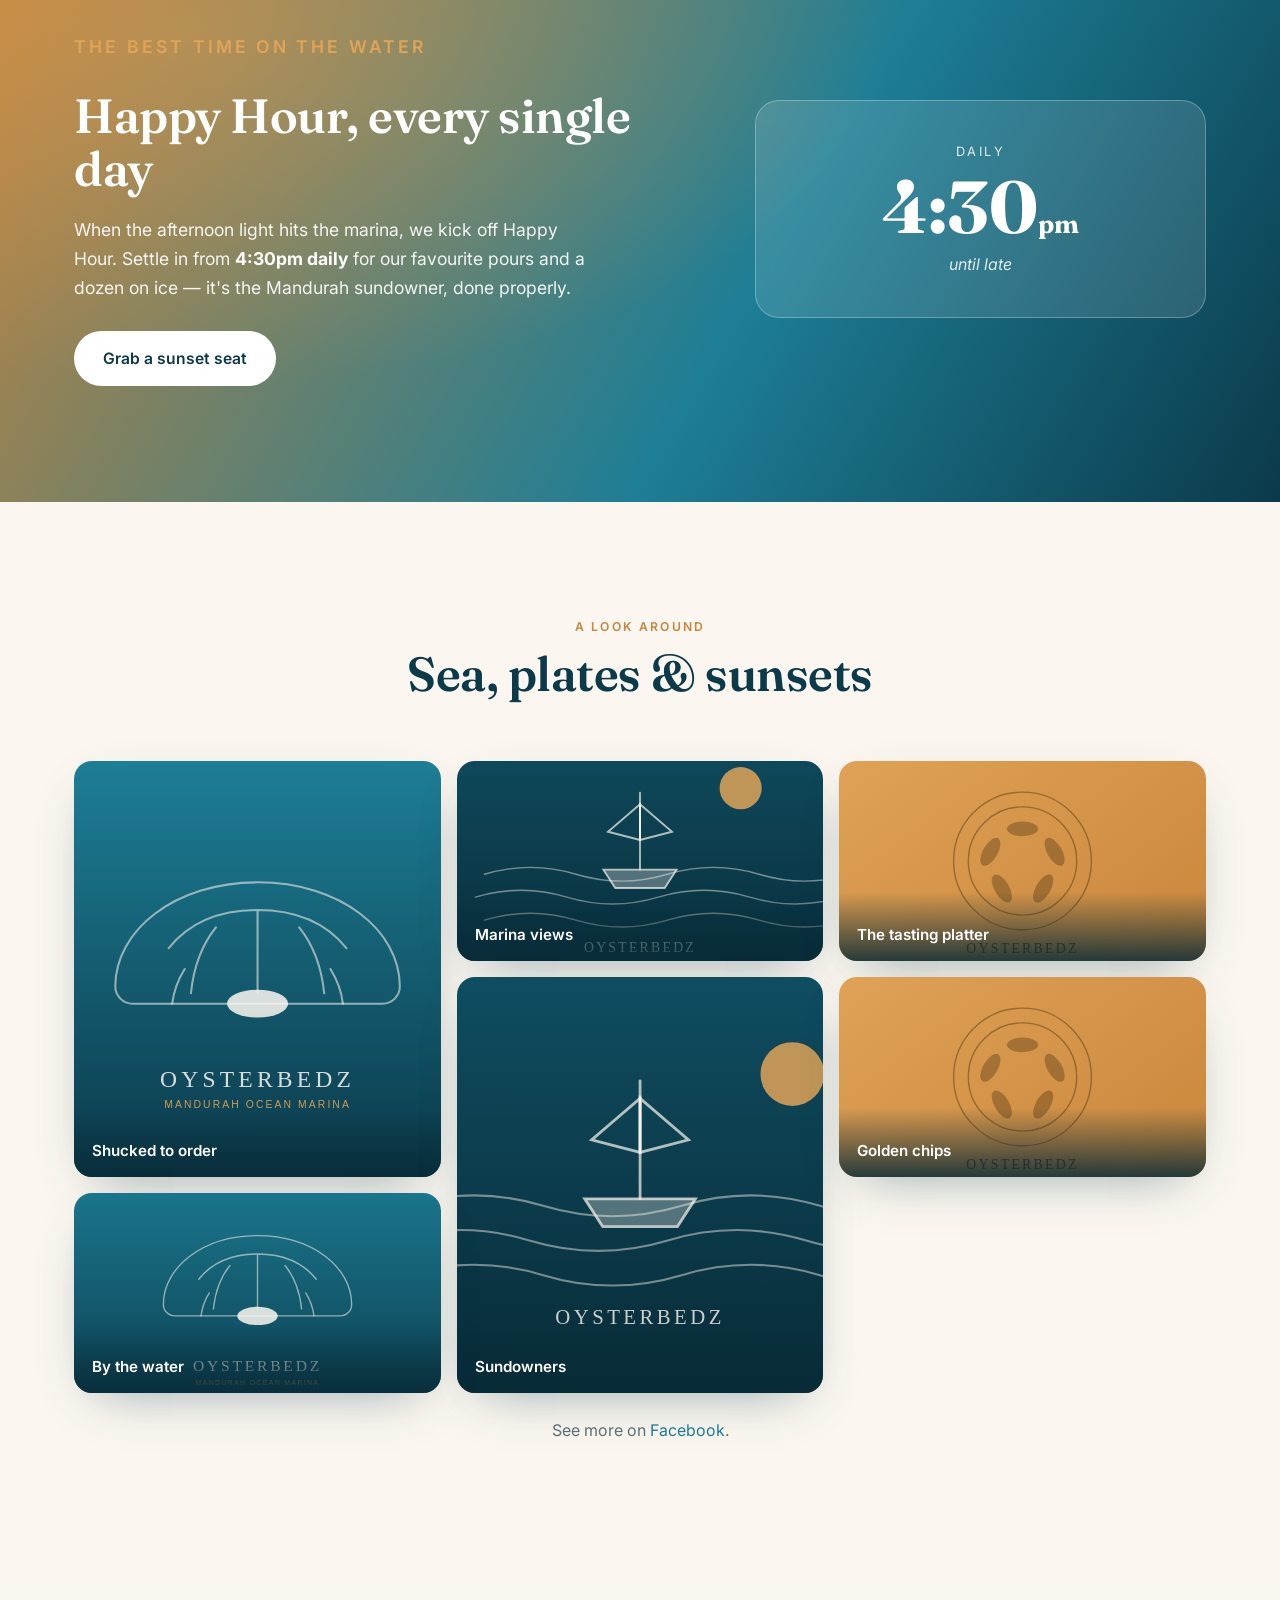
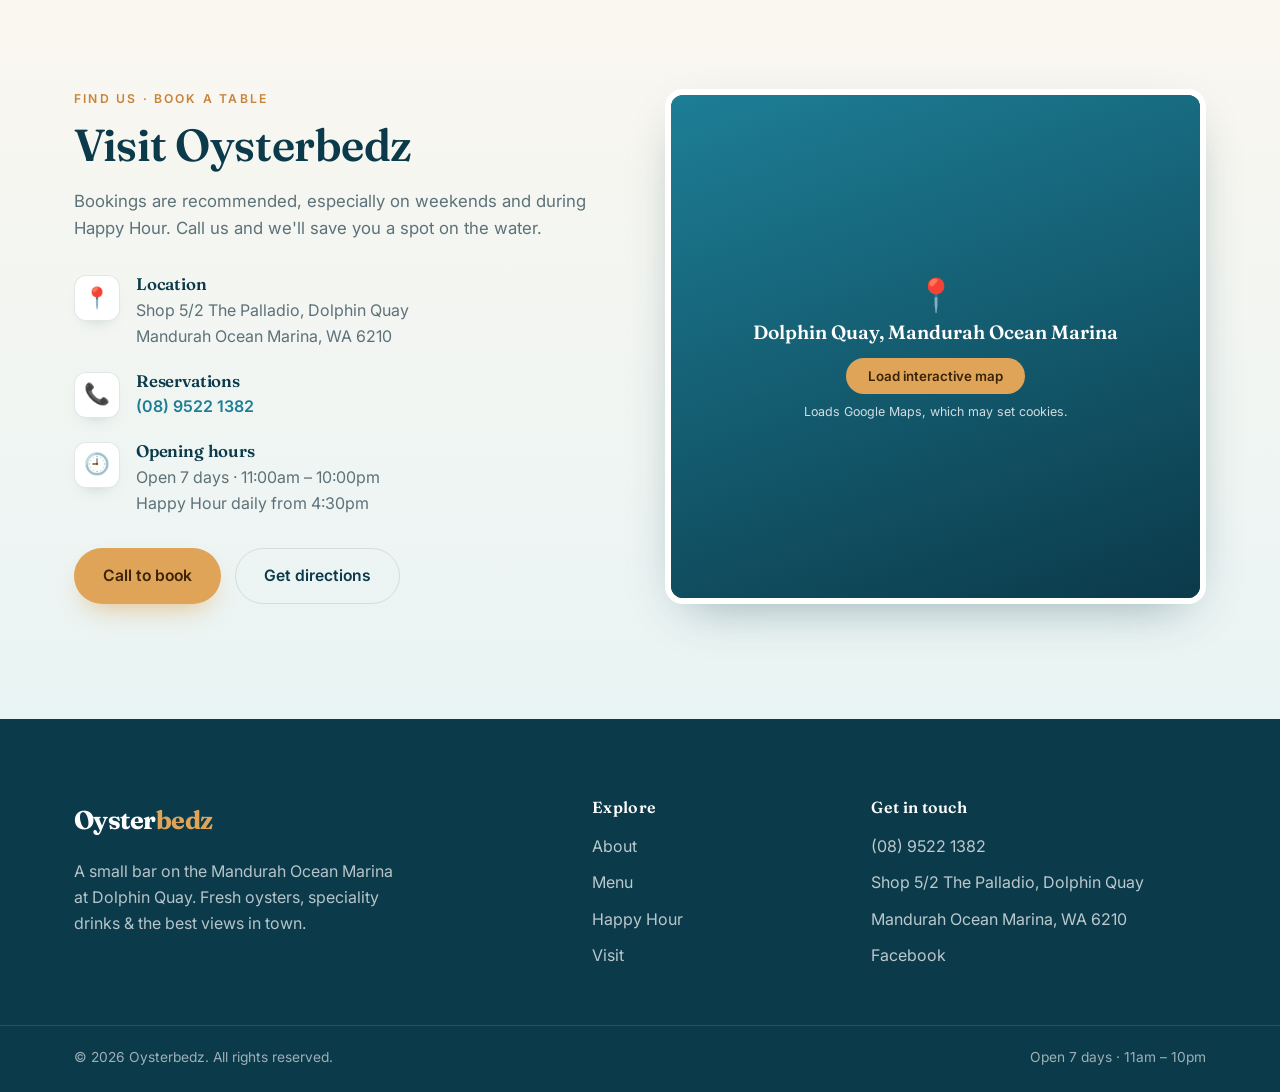
==== commit d4b49271: "Add legal handover + licence docs; soften unverified exclusivity claim; accessibility (focus ring, E" ====
--- a/index.html
+++ b/index.html
@@ -4,7 +4,7 @@
   <meta charset="UTF-8" />
   <meta name="viewport" content="width=device-width, initial-scale=1.0" />
   <title>Oysterbedz | Fresh Oysters &amp; Seafood Bar — Mandurah Ocean Marina</title>
-  <meta name="description" content="Oysterbedz is Dolphin Quay's cosy small bar at the Mandurah Ocean Marina. Freshest oysters, seafood platters, speciality drinks and uninterrupted marina views. Open 7 days, 11am–10pm." />
+  <meta name="description" content="Oysterbedz is a cosy small bar at the Mandurah Ocean Marina, Dolphin Quay. Fresh oysters, seafood platters, speciality drinks and uninterrupted marina views. Open 7 days, 11am–10pm." />
   <meta name="theme-color" content="#0b3a4a" />
   <link rel="preconnect" href="https://fonts.googleapis.com" />
   <link rel="preconnect" href="https://fonts.gstatic.com" crossorigin />
@@ -79,7 +79,7 @@
         </div>
         <div class="about-copy">
           <p class="eyebrow">Welcome to Oysterbedz</p>
-          <h2 id="about-title">Dolphin Quay's only small bar</h2>
+          <h2 id="about-title">A relaxed small bar at Dolphin Quay</h2>
           <p>Tucked into The Palladio on the Mandurah Ocean Marina, Oysterbedz is the kind of
             place locals keep to themselves. Relaxed, intimate and right on the water — we pour
             speciality drinks and serve the freshest seafood with nothing between you and the
@@ -219,7 +219,7 @@
               <span class="info-ico" aria-hidden="true">📞</span>
               <div>
                 <h3>Reservations</h3>
-                <p><a href="tel:+61895221382">(08) 9522 1382</a></p>
+                <p><a href="tel:+61895221382" aria-label="Call Oysterbedz on 08 9522 1382">(08) 9522 1382</a></p>
               </div>
             </div>
             <div class="info-row">
@@ -238,7 +238,7 @@
         </div>
 
         <div class="visit-map">
-          <button type="button" class="map-load" id="map-load"
+          <button type="button" class="map-load" id="map-load" aria-label="Load interactive Google map of Oysterbedz, Dolphin Quay"
             data-map-src="https://www.google.com/maps?q=Dolphin%20Quay%20Mandurah%20Ocean%20Marina&output=embed">
             <span class="map-load-pin" aria-hidden="true">📍</span>
             <span class="map-load-title">Dolphin Quay, Mandurah Ocean Marina</span>
@@ -255,7 +255,7 @@
     <div class="container footer-inner">
       <div class="footer-brand">
         <span class="brand-name">Oyster<span>bedz</span></span>
-        <p>Dolphin Quay's small bar on the Mandurah Ocean Marina. Fresh oysters, speciality
+        <p>A small bar on the Mandurah Ocean Marina at Dolphin Quay. Fresh oysters, speciality
           drinks &amp; the best views in town.</p>
       </div>
       <div class="footer-col">
--- a/css/styles.css
+++ b/css/styles.css
@@ -18,6 +18,8 @@
 .section { padding: clamp(64px, 9vw, 120px) 0; }
 .skip-link { position: absolute; left: -999px; top: 0; z-index: 200; background: var(--deep); color: #fff; padding: 12px 18px; border-radius: 0 0 10px 0; }
 .skip-link:focus { left: 0; }
+:focus-visible { outline: 3px solid var(--gold); outline-offset: 2px; border-radius: 4px; }
+.btn:focus-visible, .nav-cta:focus-visible, .map-load:focus-visible { outline-offset: 3px; }
 .eyebrow { text-transform: uppercase; letter-spacing: .18em; font-size: .76rem; font-weight: 600; color: var(--gold-deep); margin: 0 0 .9em; }
 .eyebrow.light { color: var(--gold); }
 .section-head { max-width: 640px; margin: 0 auto clamp(36px, 5vw, 60px); text-align: center; }
@@ -61,12 +63,12 @@
 .hero-facts { list-style: none; display: flex; flex-wrap: wrap; gap: 14px 40px; padding: 1.6rem 0 0; margin: 0; border-top: 1px solid rgba(255,255,255,.18); }
 .hero-facts li { display: flex; flex-direction: column; }
 .hero-facts strong { font-family: var(--font-display); font-size: 1.15rem; color: var(--gold); font-weight: 600; }
-.hero-facts span { font-size: .9rem; color: rgba(255,255,255,.7); }
+.hero-facts span { font-size: .9rem; color: rgba(255,255,255,.78); }
 .about-grid { display: grid; grid-template-columns: 1fr 1.05fr; gap: clamp(36px, 6vw, 80px); align-items: center; }
 .about-media { position: relative; min-height: 440px; }
 .about-photo { position: absolute; border-radius: var(--radius); box-shadow: var(--shadow); background-size: cover; background-position: center; background-color: var(--sea); }
-.about-photo-1 { inset: 0 30% 22% 0; background-image: linear-gradient(135deg, rgba(11,58,74,.15), rgba(11,58,74,.45)), url("https://images.unsplash.com/photo-1573225342350-16731dd9bf3d?auto=format&fit=crop&w=900&q=70"), linear-gradient(140deg, #1d7e96, #0b3a4a); }
-.about-photo-2 { width: 56%; bottom: 0; right: 0; top: 38%; background-image: linear-gradient(135deg, rgba(11,58,74,.1), rgba(11,58,74,.35)), url("https://images.unsplash.com/photo-1559339352-11d035aa65de?auto=format&fit=crop&w=700&q=70"), linear-gradient(140deg, #e0a458, #c8843a); border: 6px solid var(--shell); }
+.about-photo-1 { inset: 0 30% 22% 0; background-image: url("../images/about-1.jpg"), url("../images/ph-oyster.svg"); }
+.about-photo-2 { width: 56%; bottom: 0; right: 0; top: 38%; background-image: url("../images/about-2.jpg"), url("../images/ph-platter.svg"); border: 6px solid var(--shell); }
 .about-badge { position: absolute; left: -8px; bottom: 6%; z-index: 3; background: var(--gold); color: #3a2407; border-radius: 50%; width: 122px; height: 122px; display: flex; flex-direction: column; align-items: center; justify-content: center; box-shadow: 0 16px 30px -12px rgba(224,164,88,.85); text-align: center; }
 .about-badge-num { font-family: var(--font-display); font-size: 2.6rem; font-weight: 700; line-height: 1; }
 .about-badge-label { font-size: .72rem; font-weight: 600; text-transform: uppercase; letter-spacing: .08em; line-height: 1.2; margin-top: 2px; }
@@ -85,30 +87,31 @@
 .menu-list li { display: grid; grid-template-columns: auto 1fr auto; align-items: baseline; row-gap: 2px; }
 .m-name { font-weight: 600; color: var(--ink); }
 .m-dots { border-bottom: 1.5px dotted var(--line); transform: translateY(-4px); margin: 0 8px; }
-.m-price { font-family: var(--font-display); font-weight: 600; color: var(--gold-deep); white-space: nowrap; }
 .m-desc { grid-column: 1 / -1; color: var(--muted); font-size: .9rem; }
 .menu-foot { text-align: center; color: var(--muted); font-size: .85rem; margin-top: 30px; }
+.menu-banner { max-width: 720px; margin: 0 auto 28px; padding: 12px 20px; text-align: center; font-size: .9rem; color: #9a5a16; background: rgba(224,164,88,.12); border: 1px solid rgba(224,164,88,.4); border-radius: 12px; }
+.menu-banner a { color: #9a5a16; font-weight: 600; }
 .happy-hour { position: relative; color: #fff; isolation: isolate; }
 .happy-hour::before { content: ""; position: absolute; inset: 0; z-index: -1; background: radial-gradient(110% 120% at 15% 20%, rgba(224,164,88,.4), transparent 50%), linear-gradient(120deg, #c8843a 0%, #1d7e96 60%, #0b3a4a 100%); }
 .hh-inner { display: grid; grid-template-columns: 1.4fr 1fr; gap: 50px; align-items: center; }
 .hh-copy h2 { color: #fff; font-size: clamp(2rem, 4.4vw, 3rem); }
-.hh-copy p { color: rgba(255,255,255,.9); font-size: 1.1rem; max-width: 520px; margin-bottom: 1.8rem; }
+.hh-copy p { color: rgba(255,255,255,.92); font-size: 1.1rem; max-width: 520px; margin-bottom: 1.8rem; }
 .hh-copy strong { color: #fff; }
 .hh-card { background: rgba(255,255,255,.12); border: 1px solid rgba(255,255,255,.28); border-radius: 24px; padding: 40px; text-align: center; backdrop-filter: blur(6px); }
-.hh-card-time { text-transform: uppercase; letter-spacing: .2em; font-size: .8rem; color: rgba(255,255,255,.8); margin: 0; }
+.hh-card-time { text-transform: uppercase; letter-spacing: .2em; font-size: .8rem; color: rgba(255,255,255,.85); margin: 0; }
 .hh-card-big { font-family: var(--font-display); font-size: 4.6rem; font-weight: 700; line-height: 1; margin: .1em 0; }
 .hh-card-big span { font-size: 1.6rem; }
 .hh-card-sub { font-style: italic; color: rgba(255,255,255,.85); margin: 0; }
 .gallery-grid { display: grid; grid-template-columns: repeat(3, 1fr); grid-auto-rows: 200px; gap: 16px; }
 .g-item { position: relative; margin: 0; border-radius: var(--radius); overflow: hidden; background-size: cover; background-position: center; box-shadow: var(--shadow); background-color: var(--deep); transition: transform .4s ease; }
-.g-item figcaption { position: absolute; inset: auto 0 0 0; padding: 30px 18px 14px; color: #fff; font-weight: 600; font-size: .95rem; background: linear-gradient(transparent, rgba(8,43,56,.8)); }
+.g-item figcaption { position: absolute; inset: auto 0 0 0; padding: 30px 18px 14px; color: #fff; font-weight: 600; font-size: .95rem; background: linear-gradient(transparent, rgba(8,43,56,.85)); }
 .g-item:hover { transform: scale(1.02); }
-.g-1 { background-image: url("https://images.unsplash.com/photo-1535400255456-984c8a7c3a7f?auto=format&fit=crop&w=700&q=70"), linear-gradient(160deg, #1d7e96, #0b3a4a); grid-row: span 2; }
-.g-2 { background-image: url("https://images.unsplash.com/photo-1505228395891-9a51e7e86bf6?auto=format&fit=crop&w=700&q=70"), linear-gradient(160deg, #2a93ab, #0f4d60); }
-.g-3 { background-image: url("https://images.unsplash.com/photo-1615141982883-c7ad0e69fd62?auto=format&fit=crop&w=700&q=70"), linear-gradient(160deg, #e0a458, #c8843a); }
-.g-4 { background-image: url("https://images.unsplash.com/photo-1514362545857-3bc16c4c7d1b?auto=format&fit=crop&w=700&q=70"), linear-gradient(160deg, #0f4d60, #082b38); grid-row: span 2; }
-.g-5 { background-image: url("https://images.unsplash.com/photo-1518013431117-eb1465fa5752?auto=format&fit=crop&w=700&q=70"), linear-gradient(160deg, #d59a4f, #0b3a4a); }
-.g-6 { background-image: url("https://images.unsplash.com/photo-1559827260-dc66d52bef19?auto=format&fit=crop&w=700&q=70"), linear-gradient(160deg, #1d7e96, #0f4d60); }
+.g-1 { background-image: url("../images/gallery-1.jpg"), url("../images/ph-oyster.svg"); grid-row: span 2; }
+.g-2 { background-image: url("../images/gallery-2.jpg"), url("../images/ph-marina.svg"); }
+.g-3 { background-image: url("../images/gallery-3.jpg"), url("../images/ph-platter.svg"); }
+.g-4 { background-image: url("../images/gallery-4.jpg"), url("../images/ph-marina.svg"); grid-row: span 2; }
+.g-5 { background-image: url("../images/gallery-5.jpg"), url("../images/ph-platter.svg"); }
+.g-6 { background-image: url("../images/gallery-6.jpg"), url("../images/ph-oyster.svg"); }
 .gallery-foot { text-align: center; margin-top: 24px; color: var(--muted); }
 .visit { background: linear-gradient(180deg, var(--shell), var(--foam)); }
 .visit-grid { display: grid; grid-template-columns: 1fr 1fr; gap: 50px; align-items: stretch; }
@@ -123,18 +126,24 @@
 .visit-actions { display: flex; flex-wrap: wrap; gap: 14px; }
 .visit-map { border-radius: var(--radius); overflow: hidden; box-shadow: var(--shadow); min-height: 420px; border: 6px solid #fff; background: linear-gradient(160deg, #1d7e96, #0b3a4a); }
 .visit-map iframe { width: 100%; height: 100%; min-height: 420px; border: 0; display: block; filter: saturate(1.05); }
+.map-load { width: 100%; height: 100%; min-height: 420px; border: 0; cursor: pointer; display: flex; flex-direction: column; align-items: center; justify-content: center; gap: 6px; text-align: center; padding: 24px; color: #fff; background: linear-gradient(160deg, #1d7e96, #0b3a4a); font-family: var(--font-body); transition: filter .2s; }
+.map-load:hover { filter: brightness(1.08); }
+.map-load-pin { font-size: 2rem; }
+.map-load-title { font-family: var(--font-display); font-size: 1.2rem; font-weight: 600; }
+.map-load-cta { display: inline-block; margin-top: 8px; padding: 10px 22px; border-radius: 999px; background: var(--gold); color: #3a2407; font-weight: 600; }
+.map-load-note { font-size: .78rem; color: rgba(255,255,255,.8); margin-top: 4px; }
 .site-footer { background: var(--deep); color: rgba(255,255,255,.8); }
 .footer-inner { display: grid; grid-template-columns: 2fr 1fr 1.4fr; gap: 40px; padding: clamp(48px, 7vw, 80px) 24px clamp(36px, 5vw, 56px); }
 .footer-brand .brand-name { font-size: 1.6rem; color: #fff; }
 .footer-brand .brand-name span { color: var(--gold); }
-.footer-brand p { margin: 1rem 0 0; max-width: 320px; color: rgba(255,255,255,.65); }
+.footer-brand p { margin: 1rem 0 0; max-width: 320px; color: rgba(255,255,255,.7); }
 .footer-col h4 { color: #fff; font-size: 1rem; margin-bottom: 1rem; letter-spacing: .02em; }
 .footer-col ul { list-style: none; padding: 0; margin: 0; display: grid; gap: 10px; }
-.footer-col a, .footer-col li { color: rgba(255,255,255,.7); }
+.footer-col a, .footer-col li { color: rgba(255,255,255,.72); }
 .footer-col a:hover { color: var(--gold); }
 .footer-bottom { border-top: 1px solid rgba(255,255,255,.12); }
 .footer-bottom .container { display: flex; flex-wrap: wrap; justify-content: space-between; gap: 8px; padding-top: 20px; padding-bottom: 24px; }
-.footer-bottom p { margin: 0; font-size: .86rem; color: rgba(255,255,255,.55); }
+.footer-bottom p { margin: 0; font-size: .86rem; color: rgba(255,255,255,.6); }
 .reveal { opacity: 0; transform: translateY(24px); transition: opacity .7s ease, transform .7s ease; }
 .reveal.is-visible { opacity: 1; transform: none; }
 @media (max-width: 900px) {
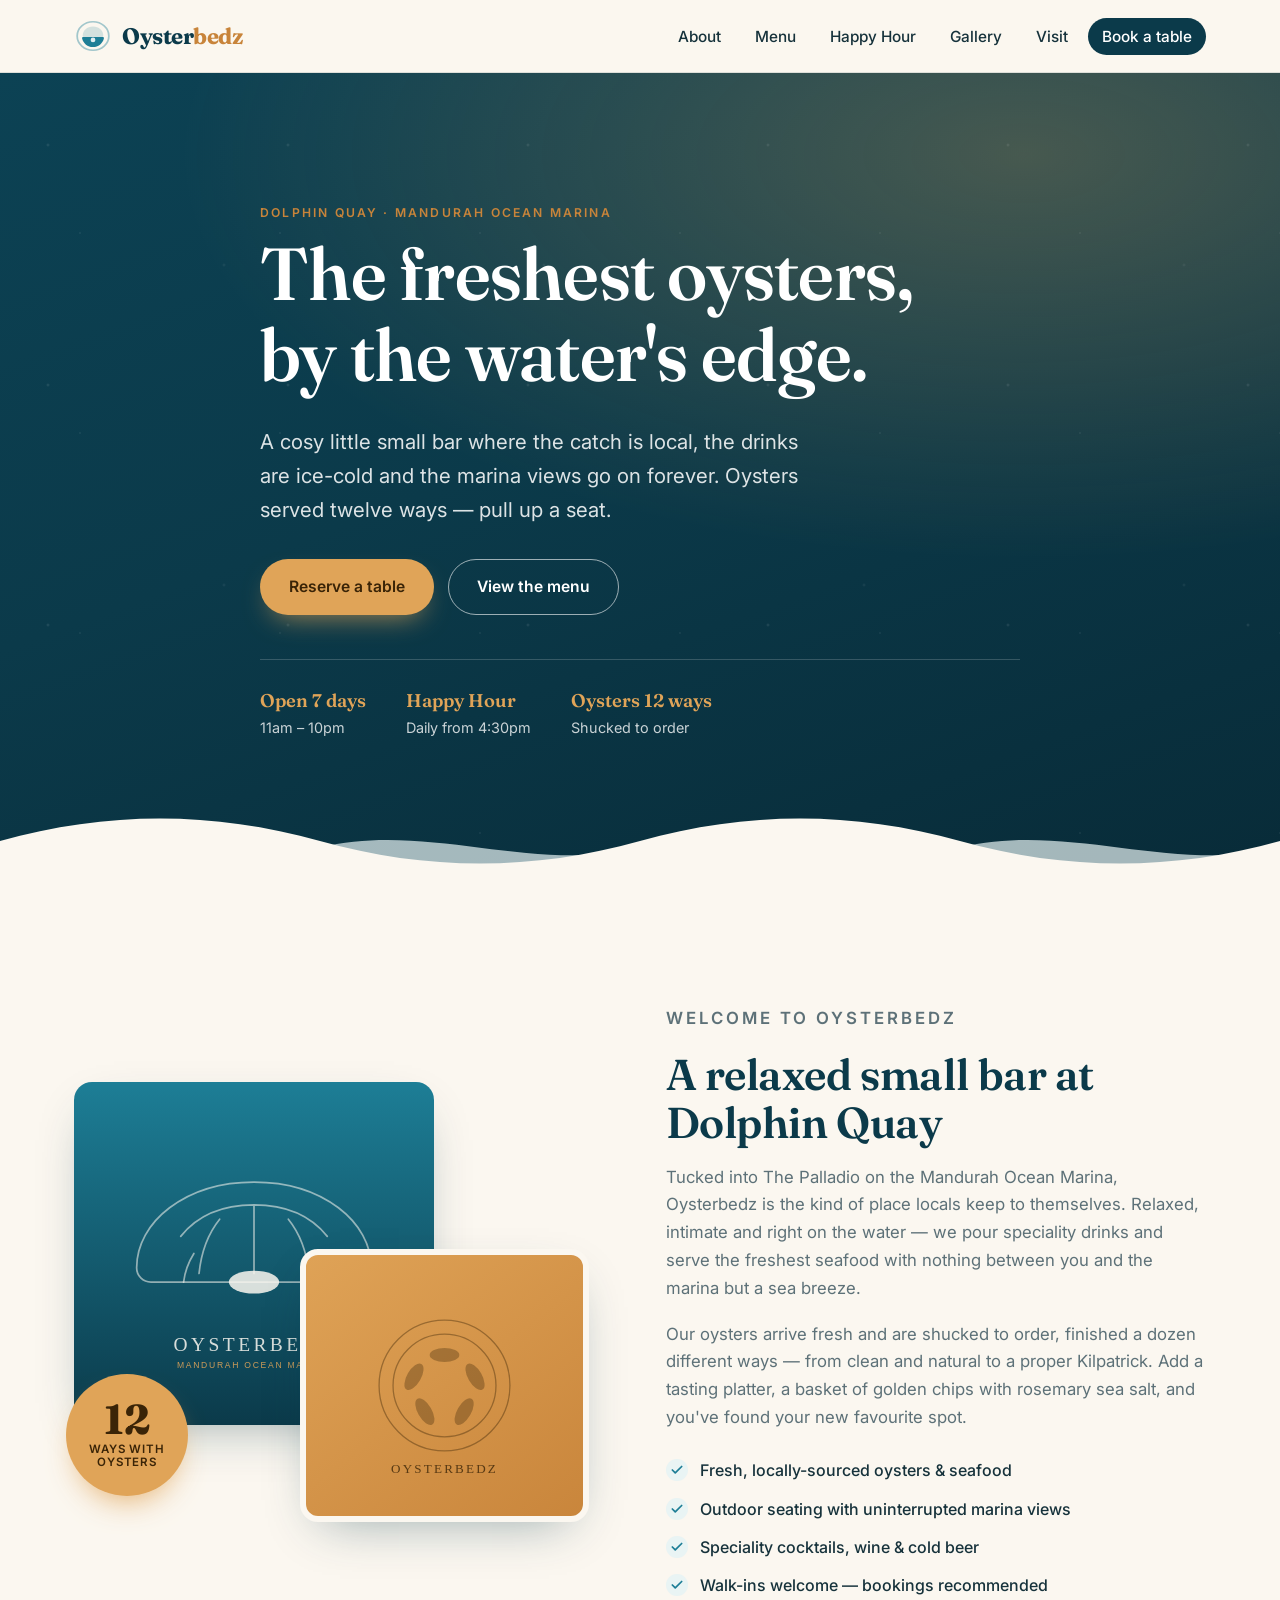
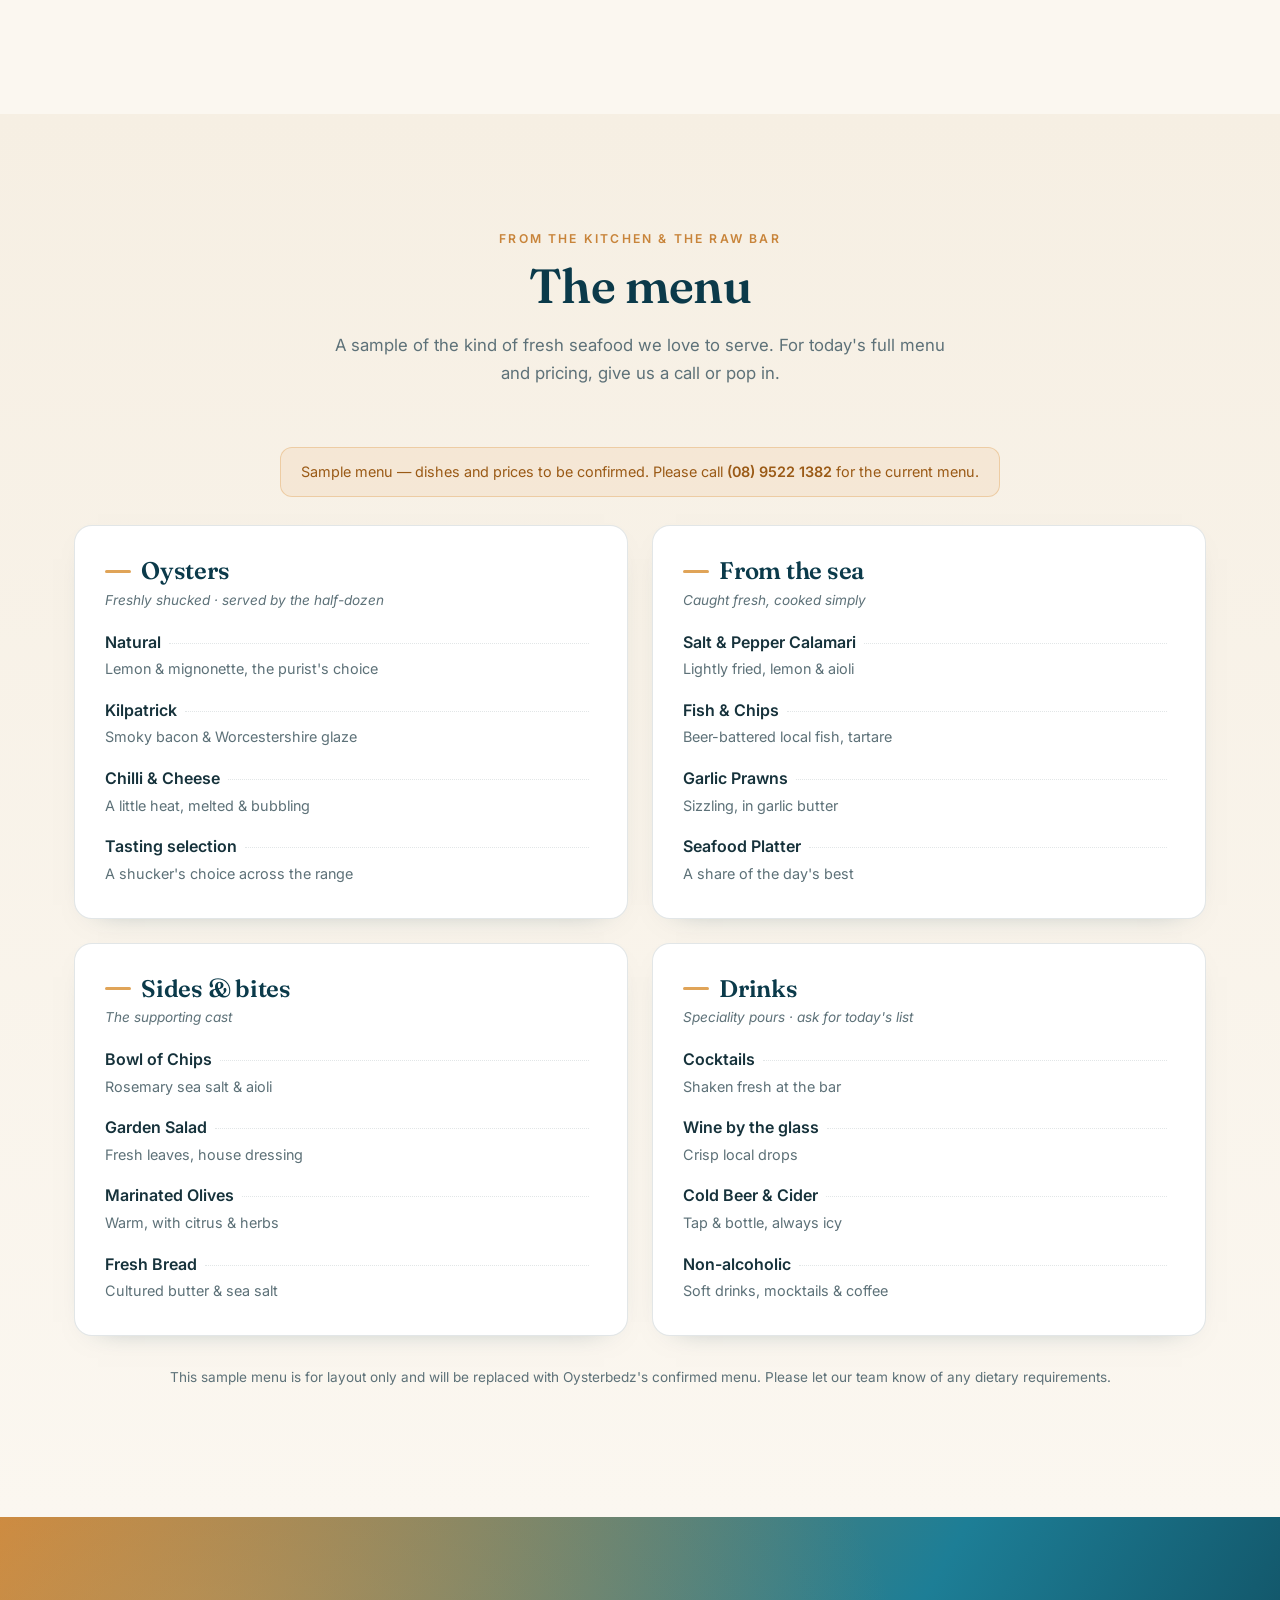
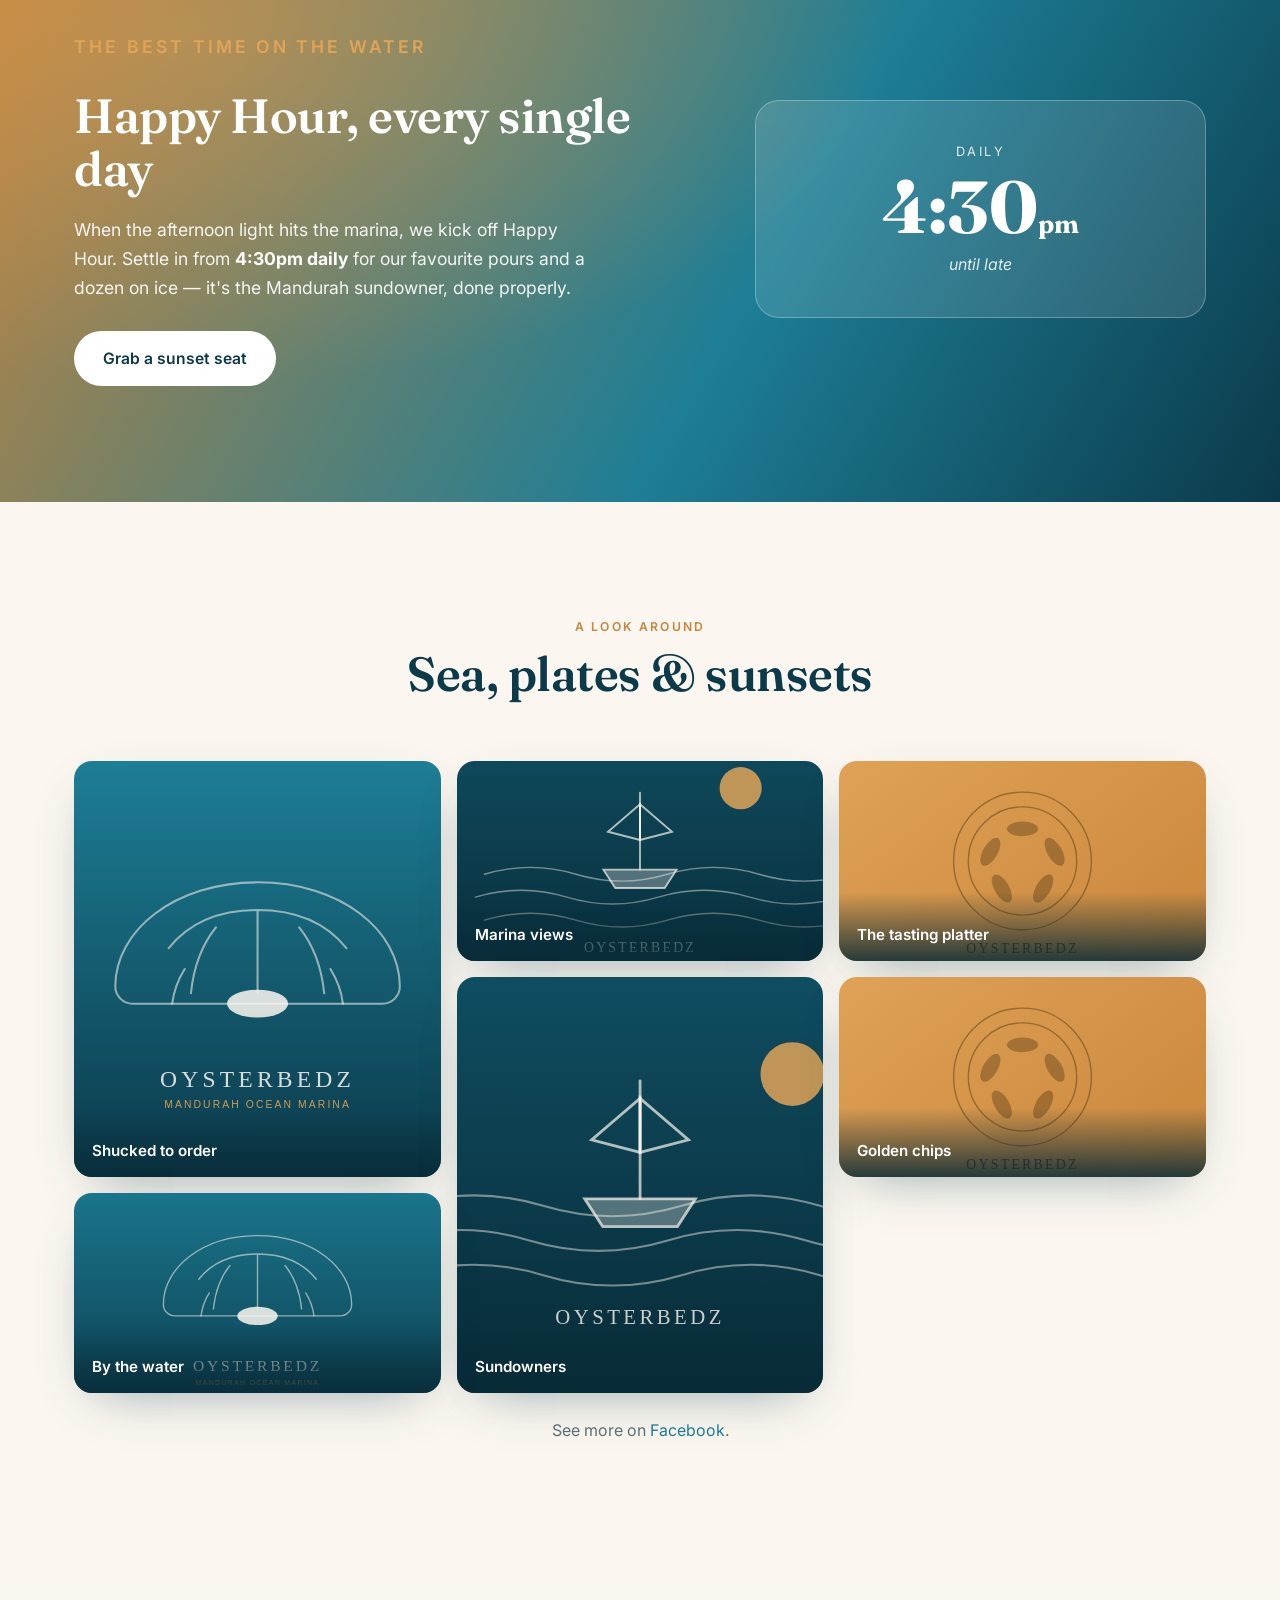
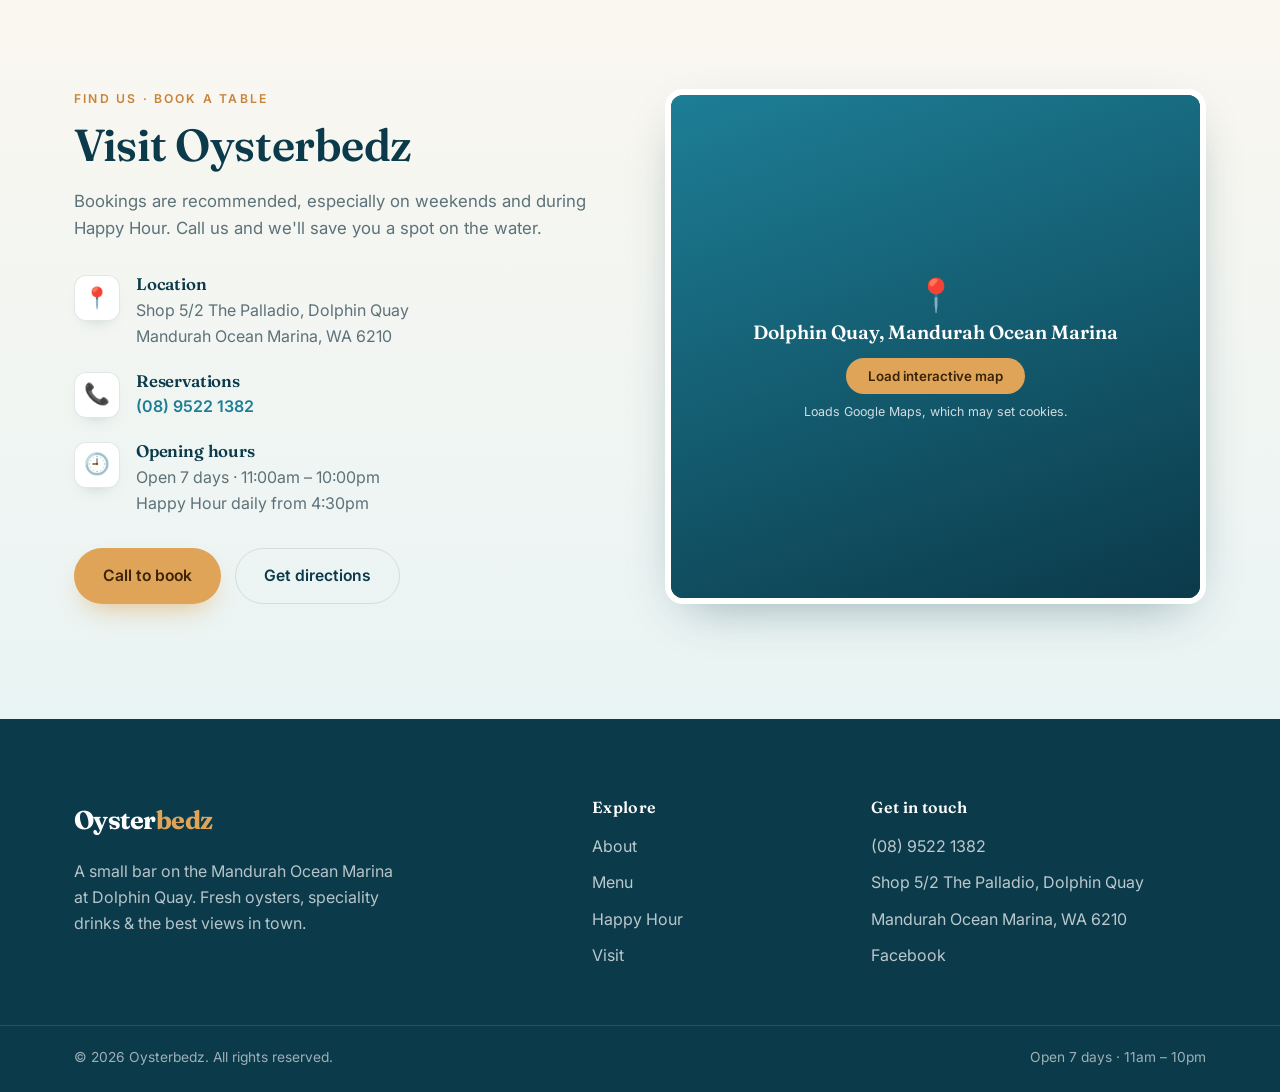
==== commit c21be5d2: "Wave fix: GPU transform animation + stylesheet cache-buster so the motion actually loads" ====
--- a/index.html
+++ b/index.html
@@ -9,13 +9,12 @@
   <link rel="preconnect" href="https://fonts.googleapis.com" />
   <link rel="preconnect" href="https://fonts.gstatic.com" crossorigin />
   <link href="https://fonts.googleapis.com/css2?family=Fraunces:opsz,wght@9..144,400;9..144,500;9..144,600;9..144,700&family=Inter:wght@300;400;500;600&display=swap" rel="stylesheet" />
-  <link rel="stylesheet" href="css/styles.css" />
+  <link rel="stylesheet" href="css/styles.css?v=3" />
   <link rel="icon" href="data:image/svg+xml,%3Csvg xmlns='http://www.w3.org/2000/svg' viewBox='0 0 100 100'%3E%3Ctext y='.9em' font-size='90'%3E%F0%9F%A6%AA%3C/text%3E%3C/svg%3E" />
 </head>
 <body>
   <a class="skip-link" href="#main">Skip to content</a>
 
-  <!-- Header -->
   <header class="site-header" id="top">
     <div class="container header-inner">
       <a class="brand" href="#top" aria-label="Oysterbedz home">
@@ -45,7 +44,6 @@
   </header>
 
   <main id="main">
-    <!-- Hero -->
     <section class="hero" aria-labelledby="hero-title">
       <div class="hero-bg" aria-hidden="true"></div>
       <div class="hero-wave" aria-hidden="true"></div>
@@ -66,7 +64,6 @@
       </div>
     </section>
 
-    <!-- About -->
     <section class="section about" id="about" aria-labelledby="about-title">
       <div class="container about-grid">
         <div class="about-media" aria-hidden="true">
@@ -97,7 +94,6 @@
       </div>
     </section>
 
-    <!-- Menu -->
     <section class="section menu" id="menu" aria-labelledby="menu-title">
       <div class="container">
         <div class="section-head">
@@ -160,7 +156,6 @@
       </div>
     </section>
 
-    <!-- Happy Hour -->
     <section class="section happy-hour" id="happy-hour" aria-labelledby="hh-title">
       <div class="container hh-inner">
         <div class="hh-copy">
@@ -179,7 +174,6 @@
       </div>
     </section>
 
-    <!-- Gallery -->
     <section class="section gallery" id="gallery" aria-labelledby="gallery-title">
       <div class="container">
         <div class="section-head">
@@ -198,7 +192,6 @@
       </div>
     </section>
 
-    <!-- Visit / Reserve -->
     <section class="section visit" id="visit" aria-labelledby="visit-title">
       <div class="container visit-grid">
         <div class="visit-info" id="reserve">
@@ -250,7 +243,6 @@
     </section>
   </main>
 
-  <!-- Footer -->
   <footer class="site-footer">
     <div class="container footer-inner">
       <div class="footer-brand">
--- a/css/styles.css
+++ b/css/styles.css
@@ -2,7 +2,7 @@
 :root {
   --deep: #0b3a4a; --deep-2: #0f4d60; --sea: #1d7e96; --foam: #e9f4f4;
   --sand: #f6efe3; --shell: #fbf7f0; --ink: #16323b; --muted: #5d7178;
-  --gold: #e0a458; --gold-deep: #c8843a; --line: rgba(16,50,59,.12);
+  --gold: #e0a458; --gold-deep: #c8843a; --gold-text: #9a5a16; --line: rgba(16,50,59,.12);
   --shadow: 0 18px 50px -22px rgba(11,58,74,.45); --radius: 18px; --maxw: 1180px;
   --font-display: "Fraunces", Georgia, serif;
   --font-body: "Inter", system-ui, -apple-system, Segoe UI, Roboto, sans-serif;
@@ -55,7 +55,13 @@
 .hero { position: relative; color: #fff; overflow: hidden; isolation: isolate; }
 .hero-bg { position: absolute; inset: 0; z-index: -2; background: radial-gradient(120% 90% at 80% 10%, rgba(224,164,88,.28), transparent 55%), linear-gradient(160deg, #0c4254 0%, #0b3a4a 45%, #082b38 100%); }
 .hero-bg::after { content: ""; position: absolute; inset: 0; background-image: radial-gradient(2px 2px at 20% 30%, rgba(255,255,255,.18), transparent), radial-gradient(2px 2px at 70% 60%, rgba(255,255,255,.12), transparent), radial-gradient(1.5px 1.5px at 40% 80%, rgba(255,255,255,.14), transparent); background-size: 240px 240px, 320px 320px, 200px 200px; opacity: .7; }
-.hero-wave { position: absolute; left: 0; right: 0; bottom: -1px; height: 90px; z-index: -1; background: var(--shell); -webkit-mask: url("data:image/svg+xml,%3Csvg xmlns='http://www.w3.org/2000/svg' viewBox='0 0 1440 90' preserveAspectRatio='none'%3E%3Cpath d='M0,40 C240,90 480,0 720,30 C960,60 1200,10 1440,45 L1440,90 L0,90 Z' fill='%23000'/%3E%3C/svg%3E") bottom / 100% 100% no-repeat; mask: url("data:image/svg+xml,%3Csvg xmlns='http://www.w3.org/2000/svg' viewBox='0 0 1440 90' preserveAspectRatio='none'%3E%3Cpath d='M0,40 C240,90 480,0 720,30 C960,60 1200,10 1440,45 L1440,90 L0,90 Z' fill='%23000'/%3E%3C/svg%3E") bottom / 100% 100% no-repeat; }
+/* Animated wave divider: two layered crests drifting opposite ways (GPU transform) */
+.hero-wave { position: absolute; left: 0; right: 0; bottom: -1px; height: 100px; z-index: -1; pointer-events: none; overflow: hidden; }
+.hero-wave::before, .hero-wave::after { content: ""; position: absolute; left: 0; bottom: 0; width: 200%; height: 100%; background-repeat: repeat-x; background-position: bottom left; will-change: transform; }
+.hero-wave::before { background-image: url("data:image/svg+xml,%3Csvg xmlns='http://www.w3.org/2000/svg' viewBox='0 0 320 60' preserveAspectRatio='none'%3E%3Cpath d='M0,34 C53,18 107,50 160,34 C213,18 267,50 320,34 L320,60 L0,60 Z' fill='%23e9f4f4'/%3E%3C/svg%3E"); background-size: 25% 100%; opacity: .7; animation: waveDriftB 14s linear infinite; }
+.hero-wave::after { background-image: url("data:image/svg+xml,%3Csvg xmlns='http://www.w3.org/2000/svg' viewBox='0 0 240 60' preserveAspectRatio='none'%3E%3Cpath d='M0,30 C40,12 80,12 120,30 C160,48 200,48 240,30 L240,60 L0,60 Z' fill='%23fbf7f0'/%3E%3C/svg%3E"); background-size: 25% 100%; animation: waveDriftA 9s linear infinite; }
+@keyframes waveDriftA { from { transform: translateX(0); } to { transform: translateX(-50%); } }
+@keyframes waveDriftB { from { transform: translateX(-50%); } to { transform: translateX(0); } }
 .hero-inner { padding: clamp(70px, 12vw, 130px) 0 clamp(110px, 14vw, 150px); max-width: 760px; }
 .hero h1 { color: #fff; font-size: clamp(2.6rem, 6.5vw, 4.6rem); font-weight: 600; }
 .hero-lead { font-size: clamp(1.06rem, 2vw, 1.28rem); color: rgba(255,255,255,.86); max-width: 560px; margin: 0 0 2rem; }
@@ -89,8 +95,8 @@
 .m-dots { border-bottom: 1.5px dotted var(--line); transform: translateY(-4px); margin: 0 8px; }
 .m-desc { grid-column: 1 / -1; color: var(--muted); font-size: .9rem; }
 .menu-foot { text-align: center; color: var(--muted); font-size: .85rem; margin-top: 30px; }
-.menu-banner { max-width: 720px; margin: 0 auto 28px; padding: 12px 20px; text-align: center; font-size: .9rem; color: #9a5a16; background: rgba(224,164,88,.12); border: 1px solid rgba(224,164,88,.4); border-radius: 12px; }
-.menu-banner a { color: #9a5a16; font-weight: 600; }
+.menu-banner { max-width: 720px; margin: 0 auto 28px; padding: 12px 20px; text-align: center; font-size: .9rem; color: var(--gold-text); background: rgba(224,164,88,.12); border: 1px solid rgba(224,164,88,.4); border-radius: 12px; }
+.menu-banner a { color: var(--gold-text); font-weight: 600; }
 .happy-hour { position: relative; color: #fff; isolation: isolate; }
 .happy-hour::before { content: ""; position: absolute; inset: 0; z-index: -1; background: radial-gradient(110% 120% at 15% 20%, rgba(224,164,88,.4), transparent 50%), linear-gradient(120deg, #c8843a 0%, #1d7e96 60%, #0b3a4a 100%); }
 .hh-inner { display: grid; grid-template-columns: 1.4fr 1fr; gap: 50px; align-items: center; }
@@ -170,4 +176,5 @@
   * { scroll-behavior: auto !important; }
   .reveal { transition: none; opacity: 1; transform: none; }
   .btn:hover, .g-item:hover { transform: none; }
+  .hero-wave::before, .hero-wave::after { animation: none; transform: none; }
 }
